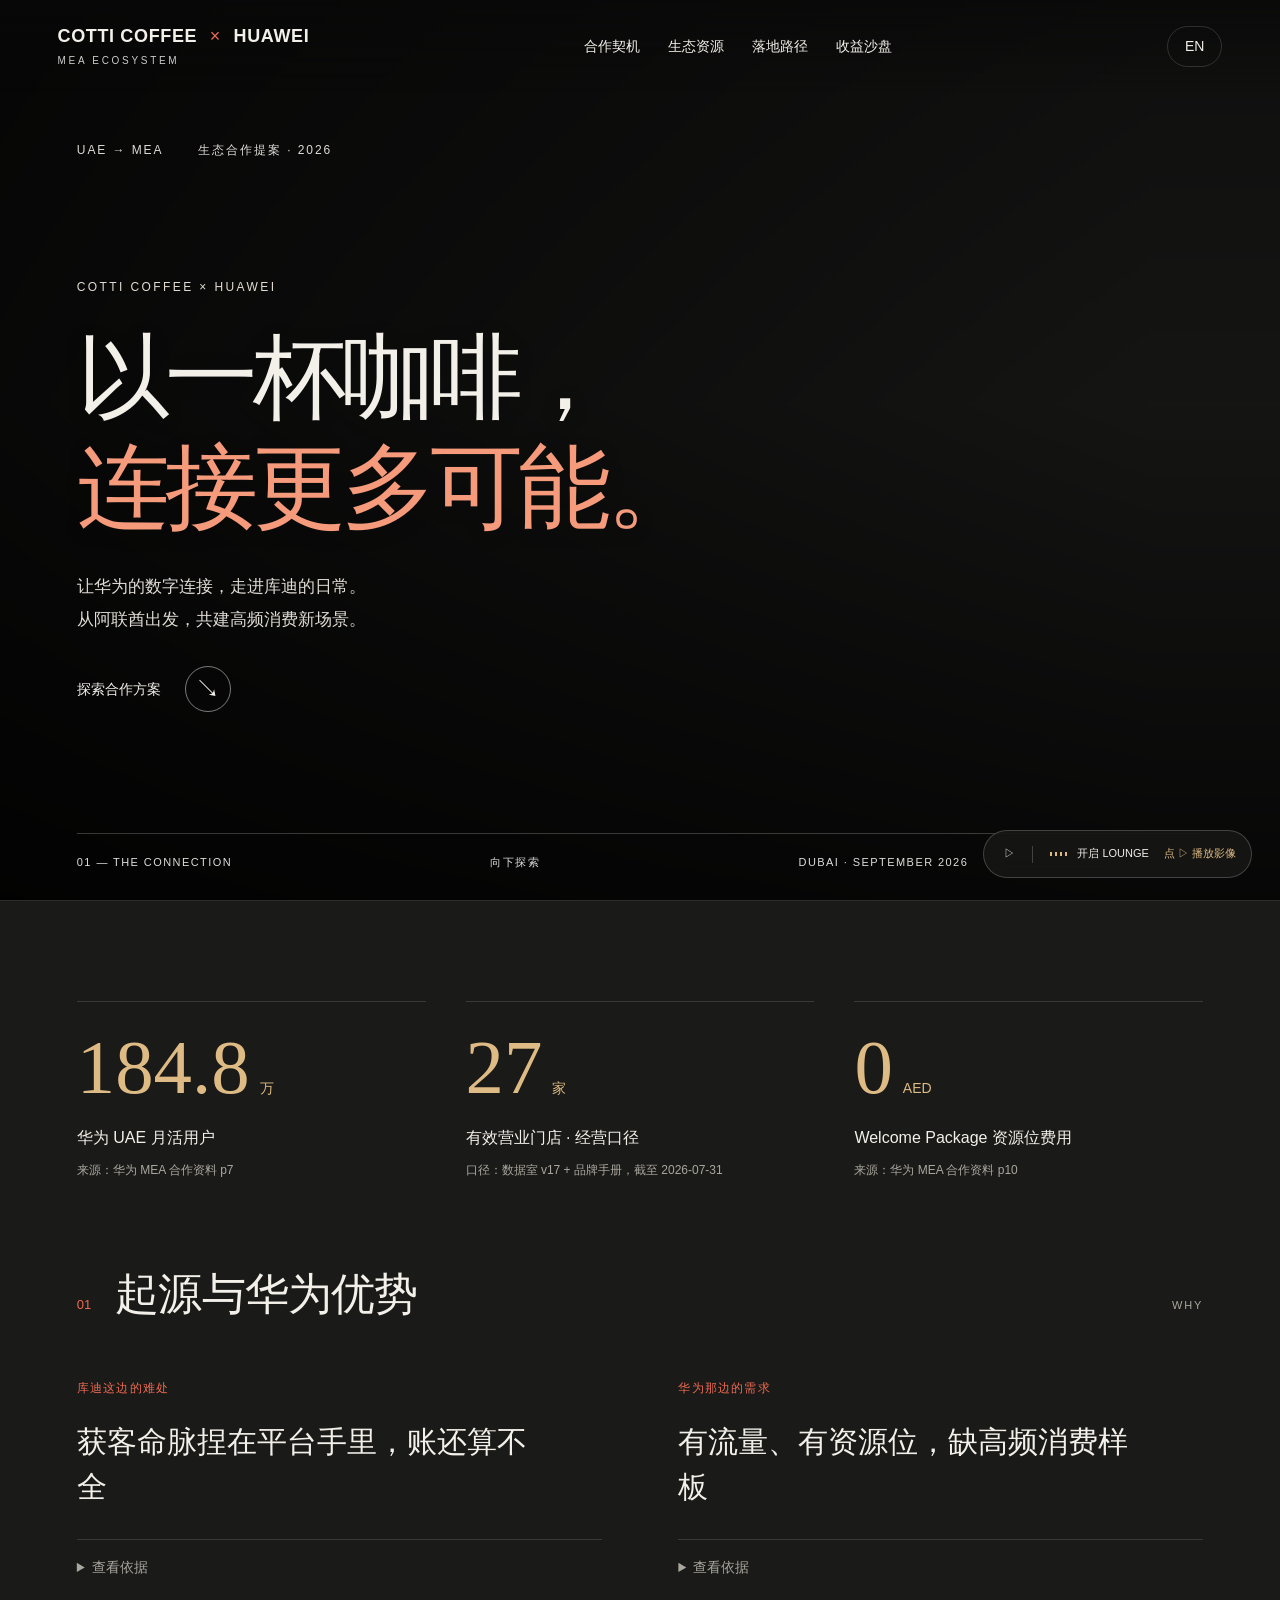
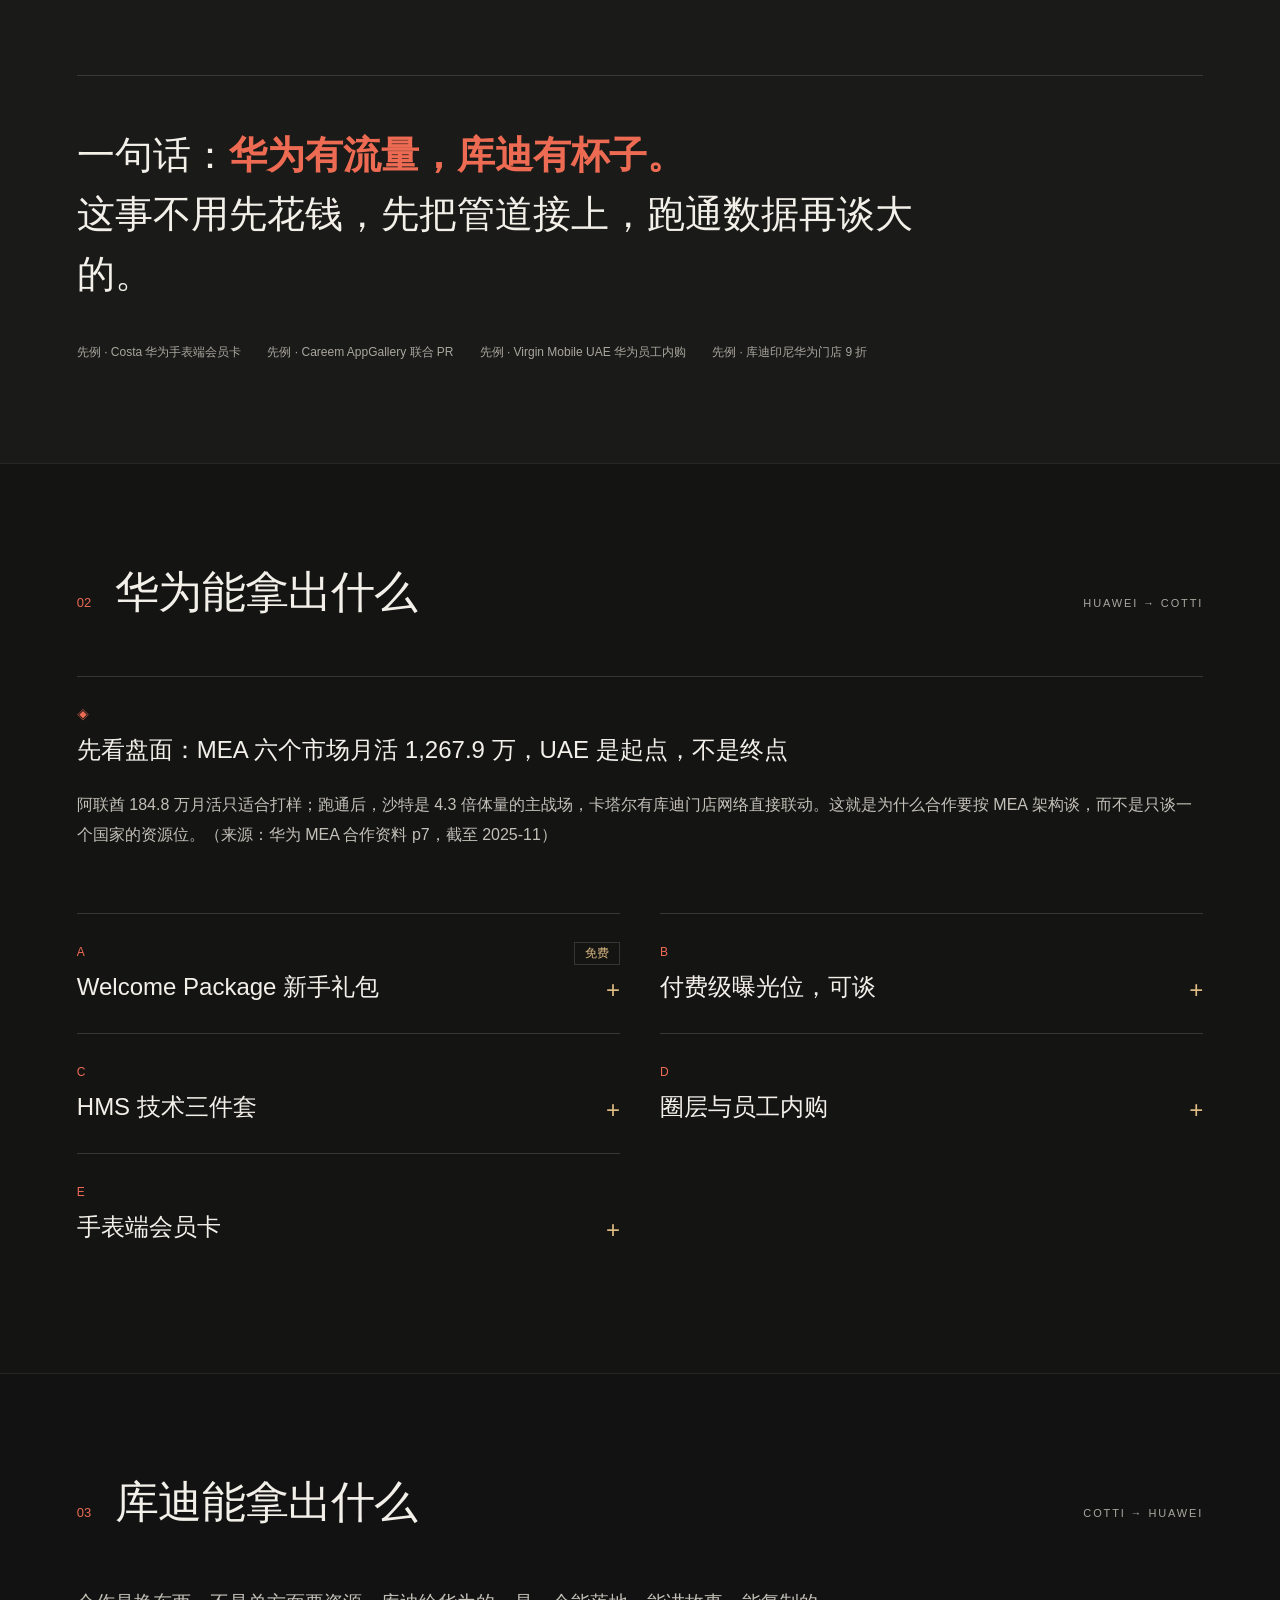
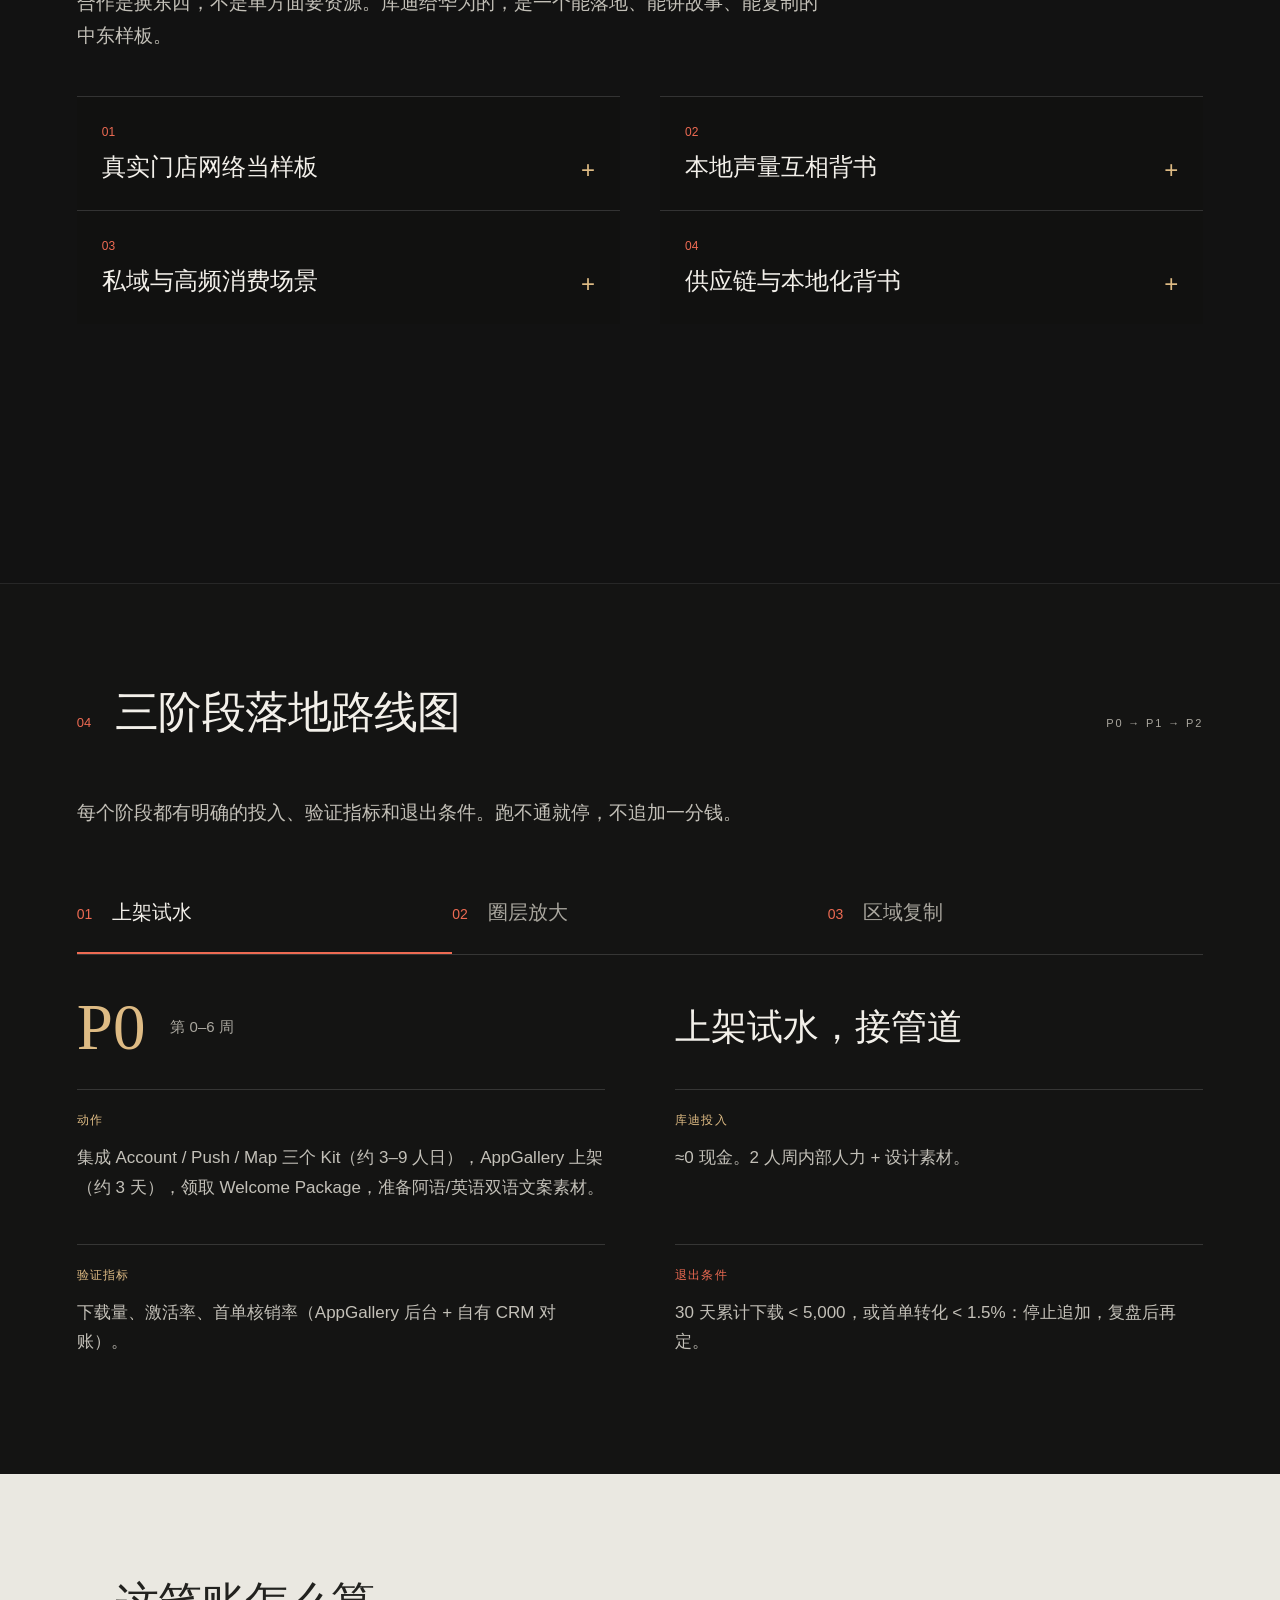
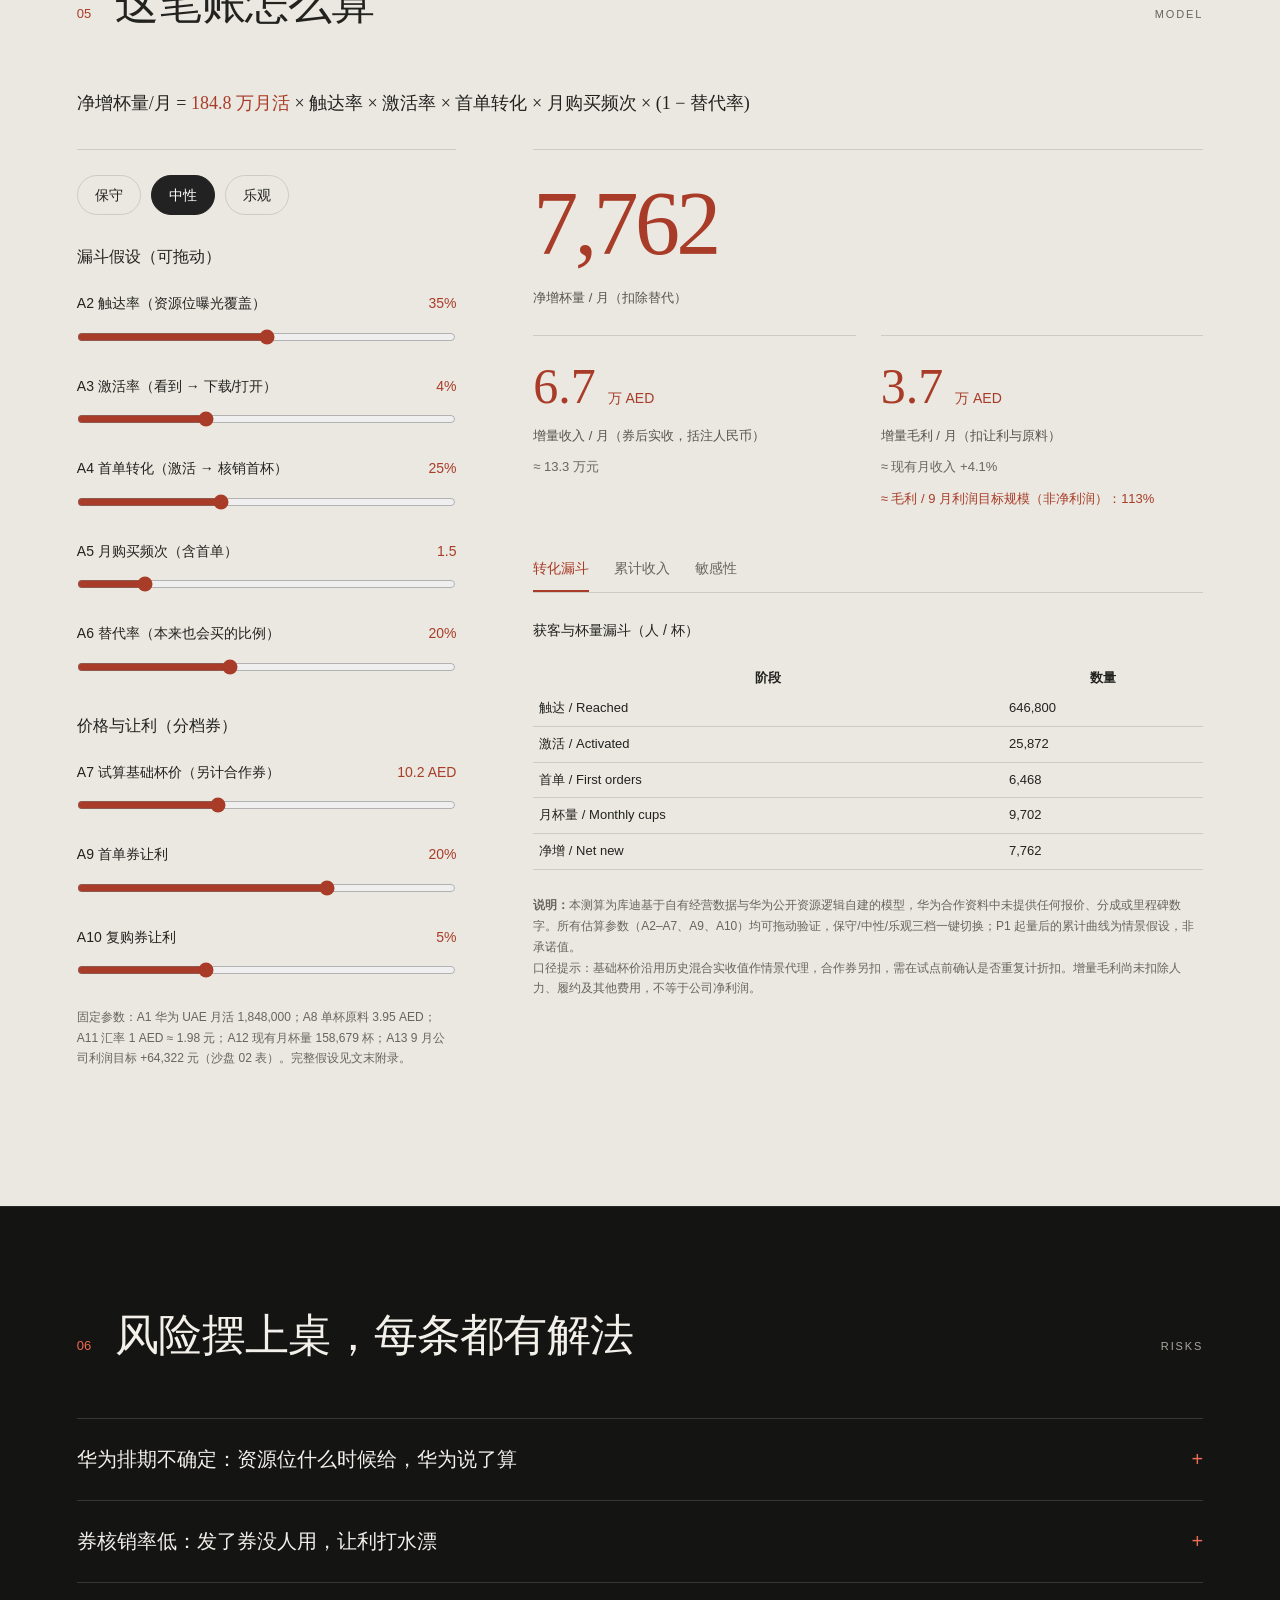
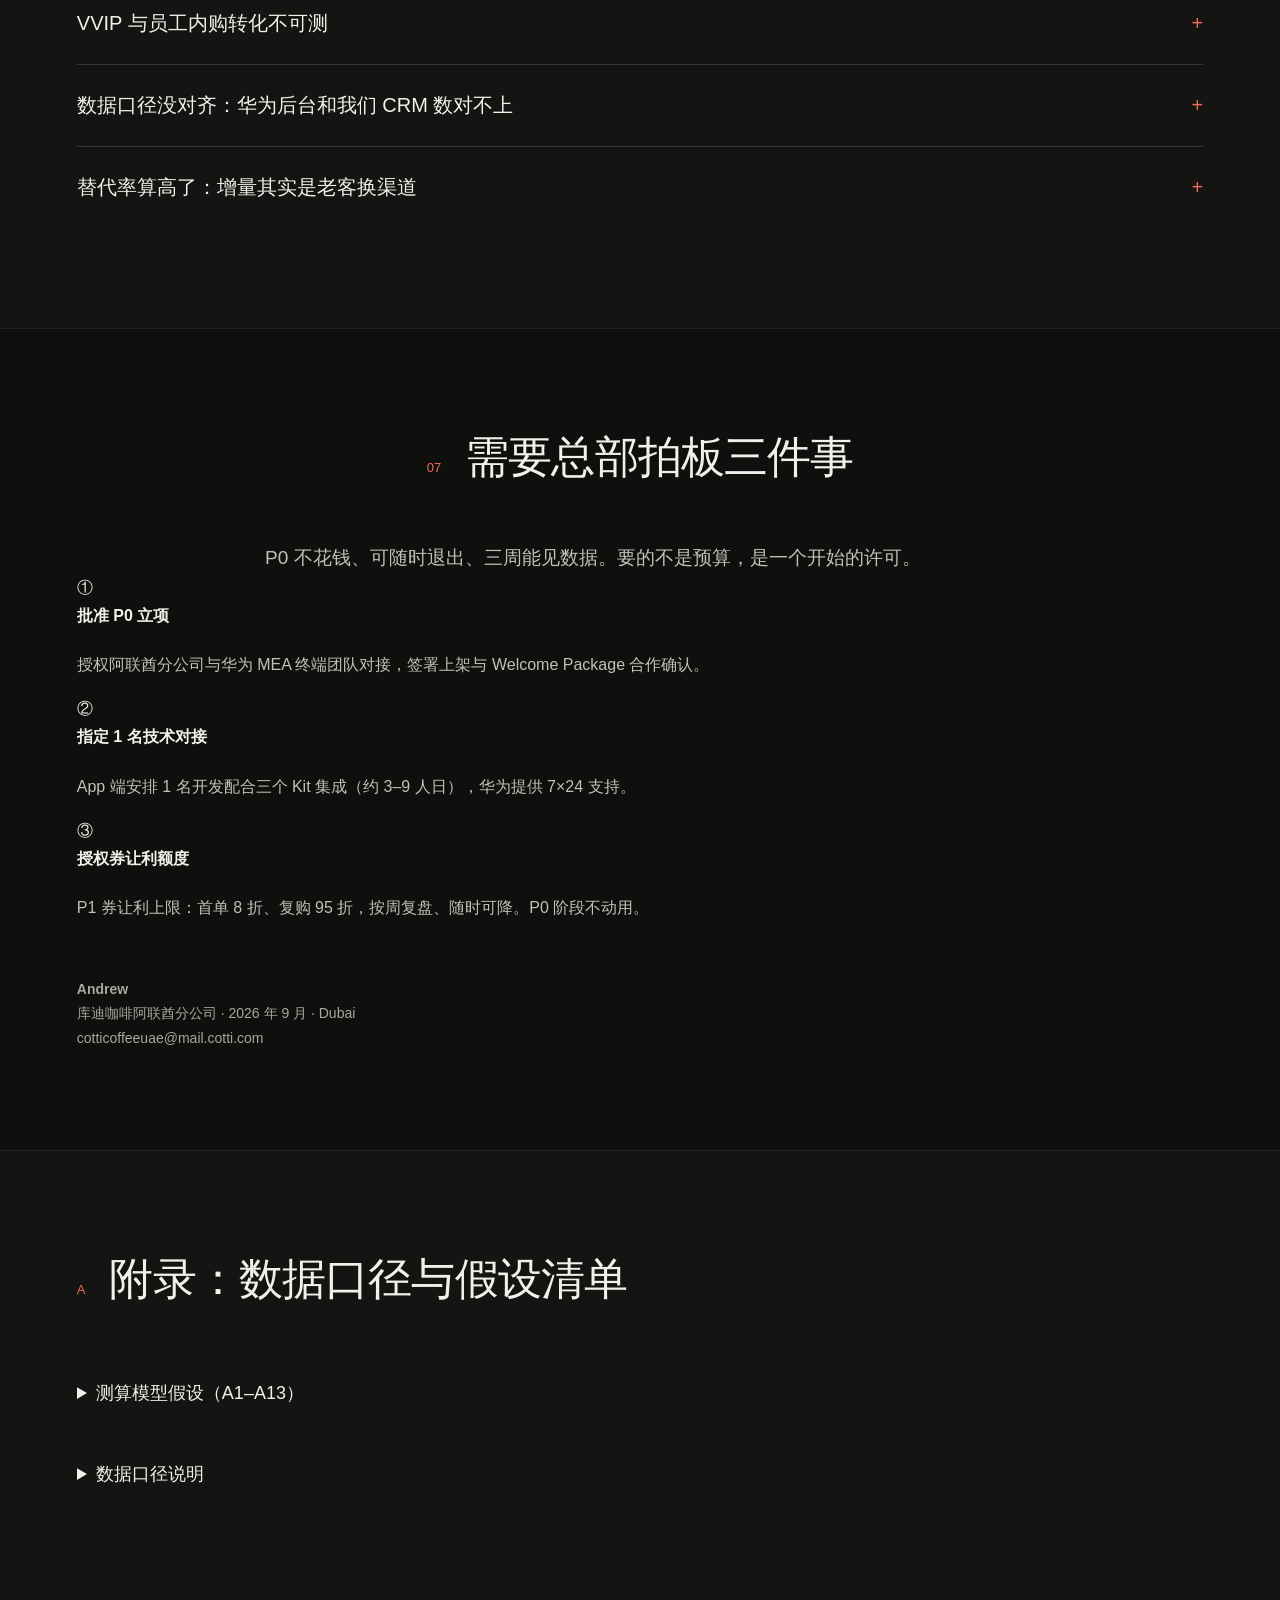
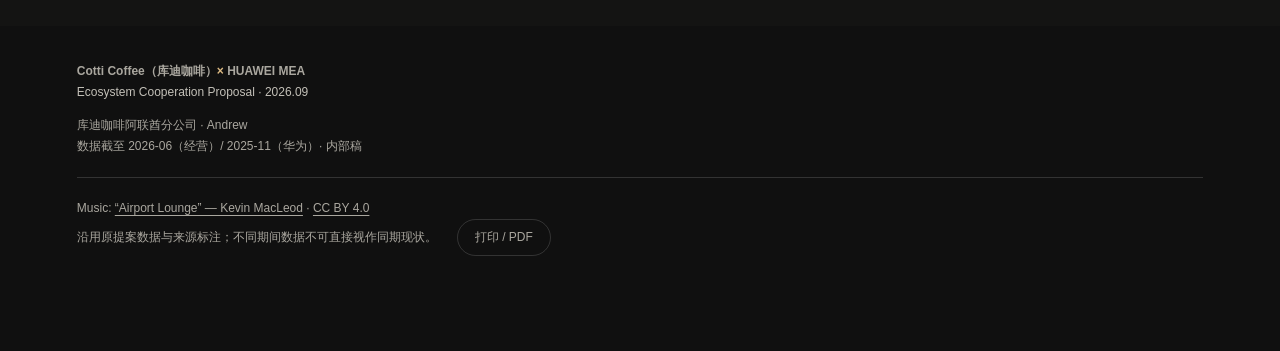
==== index.html @ f0807789 "Add files via upload" ====
<!DOCTYPE html>

<html lang="zh-CN">
<head>
<meta charset="utf-8"/>
<meta content="width=device-width, initial-scale=1.0" name="viewport"/>
<title>库迪咖啡 × 华为 MEA 生态合作提案 | Cotti Coffee（库迪咖啡）× HUAWEI MEA</title>
<meta content="把 184.8 万个华为用户，变成库迪的常客。库迪咖啡阿联酋 × HUAWEI AppGallery / HMS 生态合作提案，含三阶段落地路线图与可调参收益测算模型。" name="description"/>
<meta content="库迪咖啡 × 华为 MEA 生态合作提案" property="og:title"/>
<meta content="184.8 万 UAE 华为月活 × 27 家在营门店 × 0 元现金启动。三阶段路线图 + 可验证收益测算。" property="og:description"/>
<meta content="website" property="og:type"/>
<link href="data:image/svg+xml,%3Csvg xmlns='http://www.w3.org/2000/svg' viewBox='0 0 32 32'%3E%3Crect width='32' height='32' rx='6' fill='%23A42336'/%3E%3Cpath d='M16 8c4.4 0 8 3.6 8 8s-3.6 8-8 8-8-3.6-8-8 3.6-8 8-8zm0 3c-2.8 0-5 2.2-5 5s2.2 5 5 5 5-2.2 5-5-2.2-5-5-5zm0 3c1.1 0 2 .9 2 2s-.9 2-2 2-2-.9-2-2 .9-2 2-2z' fill='%23F7F3EC'/%3E%3C/svg%3E" rel="icon"/>



<link href="experience.css" rel="stylesheet"/></head>
<body>
<video aria-hidden="true" autoplay="" id="bg-video" loop="" muted="" playsinline="" poster="assets/media/coffee-craft-poster.jpg" preload="auto" src="assets/media/coffee-craft.mp4" tabindex="-1"></video>
<audio aria-hidden="true" id="bgm-audio" loop="" preload="none" src="assets/media/airport-lounge.mp3"></audio>
<noscript><div style="position:fixed;left:0;right:0;bottom:0;background:#1F1B18;color:#F7F3EC;padding:12px 20px;font-size:13px;z-index:300;text-align:center">本页包含交互测算模型与背景音乐，需要启用 JavaScript 才能完整体验；文档内容仍可正常阅读。</div></noscript>
<div aria-hidden="true" id="scroll-progress"></div>
<button aria-label="返回顶部" id="back-top" title="返回顶部">↑</button>
<!-- LOADER -->
<!-- CURSOR -->
<!-- NAV -->
<nav><a class="n-brand" href="#hero">COTTI COFFEE <span>×</span> HUAWEI<small>MEA ECOSYSTEM</small></a><div class="n-links"><a data-en="Opportunity" data-zh="合作契机" href="#why">合作契机</a><a data-en="Ecosystem" data-zh="生态资源" href="#give">生态资源</a><a data-en="Roadmap" data-zh="落地路径" href="#roadmap">落地路径</a><a data-en="Simulator" data-zh="收益沙盘" href="#model">收益沙盘</a></div><div class="n-acts"><button class="btn" id="lang-toggle">EN</button><button aria-controls="chapter-menu" aria-expanded="false" class="menu-toggle btn" data-en="Menu +" data-zh="目录 +">目录 +</button></div></nav><div hidden="" id="chapter-menu"><a data-en="01 / Opportunity" data-zh="01 / 合作契机" href="#why">01 / 合作契机</a><a data-en="02 / Ecosystem" data-zh="02 / 生态资源" href="#give">02 / 生态资源</a><a data-en="03 / Cotti advantage" data-zh="03 / 库迪优势" href="#bring">03 / 库迪优势</a><a data-en="04 / Roadmap" data-zh="04 / 落地路径" href="#roadmap">04 / 落地路径</a><a data-en="05 / Simulator" data-zh="05 / 收益沙盘" href="#model">05 / 收益沙盘</a><a data-en="06 / Decision" data-zh="06 / 风险与决策" href="#risk">06 / 风险与决策</a><a data-en="A / Sources" data-zh="A / 数据与来源" href="#appendix">A / 数据与来源</a></div>
<!-- ============ S1 HERO ============ -->
<section id="hero"><div class="hero-top"><span>UAE → MEA</span><span data-en="ECOSYSTEM PROPOSAL · 2026" data-zh="生态合作提案 · 2026">生态合作提案 · 2026</span></div><div class="hero-copy"><p class="eyebrow">COTTI COFFEE × HUAWEI</p><h1><span data-en="A daily ritual." data-zh="以一杯咖啡，">以一杯咖啡，</span><em data-en="A new connection." data-zh="连接更多可能。">连接更多可能。</em></h1><p class="hero-intro" data-en="Huawei’s digital reach. Cotti’s everyday ritual.&lt;br&gt;A shared opportunity, starting in the UAE." data-zh="让华为的数字连接，走进库迪的日常。&lt;br&gt;从阿联酋出发，共建高频消费新场景。">让华为的数字连接，走进库迪的日常。<br/>从阿联酋出发，共建高频消费新场景。</p><a class="round-link" href="#why"><span data-en="Explore the partnership" data-zh="探索合作方案">探索合作方案</span><i>↘</i></a></div><div class="hero-bottom"><span>01 — THE CONNECTION</span><span data-en="SCROLL TO EXPLORE" data-zh="向下探索">向下探索</span><span>DUBAI · SEPTEMBER 2026</span></div></section><aside class="media-dock"><button aria-label="暂停背景视频" id="video-toggle">Ⅱ</button><span class="dock-line"></span><button aria-label="播放 Lounge 音乐" aria-pressed="false" id="bgm-toggle"><span class="equalizer"><i></i><i></i><i></i><i></i></span><span id="sound-label">开启 LOUNGE</span></button><span id="media-status" role="status"></span></aside>
<!-- MARQUEE -->
<!-- ============ S2 WHY ============ -->
<section class="alt" id="why">
<div class="wrap">
<div class="hero-stats">
<div class="hstat anim-in">
<div class="v num">184.8<small data-en="×10⁴" data-zh="万">万</small></div>
<div class="k" data-en="Huawei UAE monthly active users" data-zh="华为 UAE 月活用户">华为 UAE 月活用户</div>
<div class="s" data-en="Source: Huawei MEA deck p7" data-zh="来源：华为 MEA 合作资料 p7">来源：华为 MEA 合作资料 p7</div>
</div>
<div class="hstat anim-in">
<div class="v num">27<small data-en="stores" data-zh="家">家</small></div>
<div class="k" data-en="Effective trading stores · operating scope" data-zh="有效营业门店 · 经营口径">有效营业门店 · 经营口径</div>
<div class="s" data-en="Scope: data room v17 + brand book, as of 2026-07-31" data-zh="口径：数据室 v17 + 品牌手册，截至 2026-07-31">口径：数据室 v17 + 品牌手册，截至 2026-07-31</div>
</div>
<div class="hstat anim-in">
<div class="v num">0<small>AED</small></div>
<div class="k" data-en="Welcome Package placement fee" data-zh="Welcome Package 资源位费用">Welcome Package 资源位费用</div>
<div class="s" data-en="Source: Huawei MEA deck p10" data-zh="来源：华为 MEA 合作资料 p10">来源：华为 MEA 合作资料 p10</div>
</div>
</div><div class="sec-head">
<span class="sec-num">01</span>
<h2 class="sec-title" data-en="Origin &amp; the Huawei edge" data-zh="起源与华为优势">起源与华为优势</h2>
<span class="sec-kicker">WHY</span>
</div>
<div class="why-grid">
<div class="pain-card anim-in">
<div class="who" data-en="Cotti's problem" data-zh="库迪这边的难处">库迪这边的难处</div>
<h3 data-en="Our acquisition lifeline sits with the platforms — and the books don't even close" data-zh="获客命脉捏在平台手里，账还算不全">获客命脉捏在平台手里，账还算不全</h3>
<details><summary class="" data-en="View evidence" data-zh="查看依据">查看依据</summary><ul>
<li><b>1.26 万单/周</b><span data-en="KeeTa, Talabat and Noon deliver ~12,588 orders per 7 days at ~28 AED AOV — real volume, but on the platforms' terms (sandbox sheet 07, 2026-07)" data-zh="KeeTa、Talabat、Noon 三平台 7 日订单约 12,588 单、客单约 28 AED，规模不小，但命根子是平台的（沙盘 07 表，2026-07）">KeeTa、Talabat、Noon 三平台 7 日订单约 12,588 单、客单约 28 AED，规模不小，但命根子是平台的（沙盘 07 表，2026-07）</span></li>
<li><b>−37.4%</b><span data-en="When KeeTa and Noon followed Talabat's price rise on 4 Aug, delivery orders fell 37.4% — we had no answer (internal data, 2026-08)" data-zh="8 月 4 日 KeeTa、Noon 跟进 Talabat 调价后，外卖订单应声下滑 37.4%——平台一涨价，我们就没有还手之力（内部经营数据，2026-08）">8 月 4 日 KeeTa、Noon 跟进 Talabat 调价后，外卖订单应声下滑 37.4%——平台一涨价，我们就没有还手之力（内部经营数据，2026-08）</span></li>
<li><b>待补成本</b><span data-en="Commission, ads and refund data sit with the platforms — still marked 'to be filled' in our own sandbox. We cannot even compute true platform ROI" data-zh="佣金、广告、退款数据握在平台手里，沙盘里至今是「待补」状态——平台的真实 ROI，我们连算都算不全">佣金、广告、退款数据握在平台手里，沙盘里至今是「待补」状态——平台的真实 ROI，我们连算都算不全</span></li>
<li><b>ROI 1.4</b><span data-en="September's incremental-ROI bar is 1.4, and company profit must swing from −50K RMB in July to +64K in September — we need growth that pays no platform commission (sandbox sheet 02)" data-zh="9 月增量贡献 ROI 门槛已抬到 1.4，公司利润要从 7 月的 -5 万元做到 9 月的 +6.4 万元——必须找到不交平台佣金的新增量（沙盘 02 表）">9 月增量贡献 ROI 门槛已抬到 1.4，公司利润要从 7 月的 -5 万元做到 9 月的 +6.4 万元——必须找到不交平台佣金的新增量（沙盘 02 表）</span></li>
</ul></details>
</div>
<div class="pain-card huawei anim-in">
<div class="who" data-en="Huawei's problem" data-zh="华为那边的需求">华为那边的需求</div>
<h3 data-en="Traffic and placements, short on high-frequency retail proof points" data-zh="有流量、有资源位，缺高频消费样板">有流量、有资源位，缺高频消费样板</h3>
<details><summary class="" data-en="View evidence" data-zh="查看依据">查看依据</summary><ul>
<li><b>TOP 3</b><span data-en="AppGallery is the world's #3 app market with 350K apps and 10M developers, but lacks local lifestyle flagships in MEA" data-zh="AppGallery 是全球第三大应用市场，35 万个应用、1,000 万开发者，但中东本地生活类标杆少">AppGallery 是全球第三大应用市场，35 万个应用、1,000 万开发者，但中东本地生活类标杆少</span></li>
<li><b>免费资源</b><span data-en="Welcome Package placements sit idle without valued new partners" data-zh="Welcome Package 等资源位需要有价值的新伙伴来用，放着也是放着">Welcome Package 等资源位需要有价值的新伙伴来用，放着也是放着</span></li>
<li><b>1–3 人日</b><span data-en="HMS kits cost only 1–3 man-days each — Huawei needs to prove integration is easy" data-zh="HMS 套件集成成本极低（每个 Kit 1–3 人日），华为需要证明这件事容易">HMS 套件集成成本极低（每个 Kit 1–3 人日），华为需要证明这件事容易</span></li>
<li><b>咖啡先例</b><span data-en="Costa already runs a watch-side membership app — coffee works in Huawei's ecosystem" data-zh="Costa 已在华为手表端落地会员卡，说明咖啡品类在华为生态跑得通">Costa 已在华为手表端落地会员卡，说明咖啡品类在华为生态跑得通</span></li>
</ul></details>
</div>
</div>
<div class="verdict anim-in">
<p data-en="In one line: &lt;b class='red'&gt;Huawei has the traffic, Cotti has the cups.&lt;/b&gt;&lt;br&gt;Connect the pipe first at zero cash, prove the numbers, then scale." data-zh="一句话：&lt;b class='red'&gt;华为有流量，库迪有杯子。&lt;/b&gt;&lt;br&gt;这事不用先花钱，先把管道接上，跑通数据再谈大的。">一句话：<b class="red">华为有流量，库迪有杯子。</b><br/>这事不用先花钱，先把管道接上，跑通数据再谈大的。</p>
<div class="precedent">
<span data-en="Precedent · Costa on Huawei Watch" data-zh="先例 · Costa 华为手表端会员卡">先例 · Costa 华为手表端会员卡</span>
<span data-en="Precedent · Careem AppGallery joint PR" data-zh="先例 · Careem AppGallery 联合 PR">先例 · Careem AppGallery 联合 PR</span>
<span data-en="Precedent · Virgin Mobile UAE employee offer" data-zh="先例 · Virgin Mobile UAE 华为员工内购">先例 · Virgin Mobile UAE 华为员工内购</span>
<span data-en="Precedent · Cotti Indonesia Huawei-store 10% off" data-zh="先例 · 库迪印尼华为门店 9 折">先例 · 库迪印尼华为门店 9 折</span>
</div>
</div>
</div>
</section>
<!-- ============ S3 GIVE ============ -->
<section id="give">
<div class="wrap">
<div class="sec-head">
<span class="sec-num">02</span>
<h2 class="sec-title" data-en="What Huawei brings" data-zh="华为能拿出什么">华为能拿出什么</h2>
<span class="sec-kicker">HUAWEI → COTTI</span>
</div>
<div class="res-grid">
<div class="res-card r-span-12 anim-in">
<div class="idx">◈</div>
<h3 data-en="The board first: 12.68M Huawei MAU across six GCC markets — the UAE is the start, not the finish" data-zh="先看盘面：MEA 六个市场月活 1,267.9 万，UAE 是起点，不是终点">先看盘面：MEA 六个市场月活 1,267.9 万，UAE 是起点，不是终点</h3>
<p data-en="The UAE's 1.848M MAU is a pilot ground; once proven, KSA is 4.3× the size, and Qatar plugs straight into Cotti's store network. That is why this deal should be framed as MEA architecture, not one country's placements. (Source: Huawei MEA deck p7, as of 2025-11)" data-zh="阿联酋 184.8 万月活只适合打样；跑通后，沙特是 4.3 倍体量的主战场，卡塔尔有库迪门店网络直接联动。这就是为什么合作要按 MEA 架构谈，而不是只谈一个国家的资源位。（来源：华为 MEA 合作资料 p7，截至 2025-11）">阿联酋 184.8 万月活只适合打样；跑通后，沙特是 4.3 倍体量的主战场，卡塔尔有库迪门店网络直接联动。这就是为什么合作要按 MEA 架构谈，而不是只谈一个国家的资源位。（来源：华为 MEA 合作资料 p7，截至 2025-11）</p>
<div class="chart" id="chart-gcc" style="height:280px;margin-top:14px"></div>
<table class="chart-fallback" id="fb-gcc"></table>
</div>
<div class="res-card r-span-7 anim-in">
<span class="free-tag" data-en="FREE" data-zh="免费">免费</span>
<div class="idx">A</div>
<details><summary><h3 data-en="Welcome Package" data-zh="Welcome Package 新手礼包">Welcome Package 新手礼包</h3></summary><p data-en="Huawei's free onboarding package for valued partners, covering AppGallery's prime placements:" data-zh="华为给 valued partners 的免费上架礼包，覆盖 AppGallery 最值钱的四个位置：">华为给 valued partners 的免费上架礼包，覆盖 AppGallery 最值钱的四个位置：</p><ul>
<li><span data-en="Featured Focus Card" data-zh="精选页焦点卡（Featured Focus Card）">精选页焦点卡（Featured Focus Card）</span><b>7 天</b></li>
<li><span data-en="App Tab Top Banner" data-zh="应用页顶部 Banner">应用页顶部 Banner</span><b>7 天</b></li>
<li><span data-en="App Tab Medium Banner" data-zh="应用页中部长 Banner">应用页中部长 Banner</span><b>7 天</b></li>
<li><span data-en="Top Searches" data-zh="搜索热词位（Top Searches）">搜索热词位（Top Searches）</span><b>30 天</b></li>
</ul></details></div>
<div class="res-card r-span-5 anim-in">
<div class="idx">B</div>
<details><summary><h3 data-en="Premium placements, negotiable" data-zh="付费级曝光位，可谈">付费级曝光位，可谈</h3></summary><div class="big num">Splash + Push</div><p data-en="Splash screens and push notifications are AppGallery's most expensive inventory. Once the partnership proves out, they become negotiable as part of joint campaigns — not rate-card purchases." data-zh="开屏广告和推送通知是 AppGallery 最贵的资源位。合作跑通后，可作为联合营销的一部分谈判，不用按刊例价买。">开屏广告和推送通知是 AppGallery 最贵的资源位。合作跑通后，可作为联合营销的一部分谈判，不用按刊例价买。</p></details></div>
<div class="res-card r-span-4 anim-in">
<div class="idx">C</div>
<details><summary><h3 data-en="HMS Core: three kits" data-zh="HMS 技术三件套">HMS 技术三件套</h3></summary><div class="big num">≈3 <small data-en="days to publish" data-zh="天上架">天上架</small></div><p data-en="Account Kit, Push Kit and Map Kit — 1–3 man-days each, about one day for overseas review, roughly 3 days end to end. Huawei provides 24/7 support with 30-minute response." data-zh="账号（Account Kit）、推送（Push Kit）、地图（Map Kit），每个集成 1–3 人日，海外审核约 1 天，整体约 3 天完成上架。华为提供 7×24 技术支持，30 分钟内响应。">账号（Account Kit）、推送（Push Kit）、地图（Map Kit），每个集成 1–3 人日，海外审核约 1 天，整体约 3 天完成上架。华为提供 7×24 技术支持，30 分钟内响应。</p></details></div>
<div class="res-card r-span-4 anim-in">
<div class="idx">D</div>
<details><summary><h3 data-en="Communities &amp; employee offers" data-zh="圈层与员工内购">圈层与员工内购</h3></summary><p data-en="HUAWEI FAN CLUB, OEC communities and UAE Chinese networks offer direct reach; the employee-purchase channel has a proven playbook (Virgin Mobile UAE: EDM + exclusive promo code). A royal and senior-business VVIP channel suits store-level tasting events." data-zh="HUAWEI FAN CLUB、OEC 社群、阿联酋华人社区可直接触达；员工内购通道有 Virgin Mobile UAE 的成熟打法（EDM + 专属 promo code）。另有皇室与政商高层 VVIP 通道，适合门店级品鉴活动。">HUAWEI FAN CLUB、OEC 社群、阿联酋华人社区可直接触达；员工内购通道有 Virgin Mobile UAE 的成熟打法（EDM + 专属 promo code）。另有皇室与政商高层 VVIP 通道，适合门店级品鉴活动。</p></details></div>
<div class="res-card r-span-4 anim-in">
<div class="idx">E</div>
<details><summary><h3 data-en="Watch-side membership" data-zh="手表端会员卡">手表端会员卡</h3></summary><p data-en="Follow Costa's proven model: a watch membership synced with the phone — raise the wrist, scan, pay, earn points. Huawei wearables hold 33% share in China with 20% overseas growth — a ready-made differentiator." data-zh="照 Costa 的成熟案例做：手表端会员卡与手机同步，抬腕亮码即付即积分。华为穿戴在中国份额 33%、海外销量年增 20%，是现成的差异化卖点。">照 Costa 的成熟案例做：手表端会员卡与手机同步，抬腕亮码即付即积分。华为穿戴在中国份额 33%、海外销量年增 20%，是现成的差异化卖点。</p></details></div>
</div>
</div>
</section>
<!-- ============ S4 BRING ============ -->
<section class="alt" id="bring">
<div class="wrap">
<div class="sec-head">
<span class="sec-num">03</span>
<h2 class="sec-title" data-en="What Cotti brings" data-zh="库迪能拿出什么">库迪能拿出什么</h2>
<span class="sec-kicker">COTTI → HUAWEI</span>
</div>
<p class="lede anim-in" data-en="A partnership is an exchange, not a one-way ask. What Cotti gives Huawei is a Middle East showcase that ships, tells a story, and replicates." data-zh="合作是换东西，不是单方面要资源。库迪给华为的，是一个能落地、能讲故事、能复制的中东样板。" style="margin-bottom:clamp(28px,4vw,44px)">合作是换东西，不是单方面要资源。库迪给华为的，是一个能落地、能讲故事、能复制的中东样板。</p>
<div class="res-grid">
<div class="res-card r-span-6 anim-in">
<div class="idx">01</div>
<details><summary><h3 data-en="A real store network as showcase" data-zh="真实门店网络当样板">真实门店网络当样板</h3></summary><div class="big num">27 → 75+<small data-en=" stores by end-2026" data-zh=" 家（2026 年末）"> 家（2026 年末）</small></div><p data-en="27 effective trading stores (17 JV + 10 direct) across prime malls in Dubai, Sharjah and Ajman; 45 on the brand scope (35 open + 10 under construction), targeting 75+ by end-2026 (brand book, as of 2026-07-31). The newest, Deerfields Mall, opened on 9 September. HMS needs a high-frequency lifestyle case — Cotti is one on every block." data-zh="经营口径 27 家有效营业店（17 联营 + 10 直营）覆盖 Dubai、Sharjah、Ajman 核心商场；品牌口径 45 家（35 开业 + 10 在建），2026 年末目标 75+（品牌手册，截至 2026-07-31）。最新一家 Deerfields Mall 店已于 9 月 9 日开业。HMS 需要一个高频本地生活案例，库迪整条街都是。">经营口径 27 家有效营业店（17 联营 + 10 直营）覆盖 Dubai、Sharjah、Ajman 核心商场；品牌口径 45 家（35 开业 + 10 在建），2026 年末目标 75+（品牌手册，截至 2026-07-31）。最新一家 Deerfields Mall 店已于 9 月 9 日开业。HMS 需要一个高频本地生活案例，库迪整条街都是。</p></details></div>
<div class="res-card r-span-6 anim-in">
<div class="idx">02</div>
<details><summary><h3 data-en="Local voice for mutual endorsement" data-zh="本地声量互相背书">本地声量互相背书</h3></summary><div class="big num">19.22M<small data-en=" hashtag views" data-zh=" 话题曝光"> 话题曝光</small></div><p data-en="23 local social accounts, 100K+ followers and 19.22M+ hashtag views can amplify joint campaigns for Huawei's ecosystem — the Careem joint-PR playbook." data-zh="23 个本地社媒账号、10 万+ 粉丝、1,922 万+ 话题曝光，联合 campaign 时库迪的矩阵可以给华为生态同步导流，参照 Careem 联合 PR 的打法。">23 个本地社媒账号、10 万+ 粉丝、1,922 万+ 话题曝光，联合 campaign 时库迪的矩阵可以给华为生态同步导流，参照 Careem 联合 PR 的打法。</p></details></div>
<div class="res-card r-span-6 anim-in">
<div class="idx">03</div>
<details><summary><h3 data-en="Private traffic and daily-use occasions" data-zh="私域与高频消费场景">私域与高频消费场景</h3></summary><p data-en="A 3,274-member WhatsApp community with 18% engagement, in a naturally high-frequency category. Huawei's Push Kit and wearables need daily-use occasions to build active usage — coffee is exactly that." data-zh="WhatsApp 私域 3,274 人、参与率 18%，咖啡是天然的高频复购品类。华为的 Push Kit 和穿戴端需要" 每天用得着"的场景来养活跃，咖啡正是。"="">WhatsApp 私域 3,274 人、参与率 18%，咖啡是天然的高频复购品类。华为的 Push Kit 和穿戴端需要“每天用得着”的场景来养活跃，咖啡正是。</p></details></div>
<div class="res-card r-span-6 anim-in">
<div class="idx">04</div>
<details><summary><h3 data-en="Supply chain and localisation credit" data-zh="供应链与本地化背书">供应链与本地化背书</h3></summary><p data-en="A 18,000+ store, 33-country, world-#3 supply system (400K sqm parks) with 572K cups sold in the Middle East. The PROUD OF UAE positioning gives the partnership a nation-brand narrative, not just a commercial one." data-zh="全球 18,000+ 家门店、33 个国家、全球第三的供应链体系（园区 40 万平米），中东累计售出 57.2 万杯。PROUD OF UAE 的本地化定位，让合作叙事不只是生意，还有国家品牌层的面子。">全球 18,000+ 家门店、33 个国家、全球第三的供应链体系（园区 40 万平米），中东累计售出 57.2 万杯。PROUD OF UAE 的本地化定位，让合作叙事不只是生意，还有国家品牌层的面子。</p></details></div>
</div>
</div>
</section>
<!-- ============ S5 ROADMAP ============ -->
<section id="roadmap">
<div class="wrap">
<div class="sec-head">
<span class="sec-num">04</span>
<h2 class="sec-title" data-en="Three-phase roadmap" data-zh="三阶段落地路线图">三阶段落地路线图</h2>
<span class="sec-kicker">P0 → P1 → P2</span>
</div>
<p class="lede anim-in" data-en="Every phase has defined inputs, verification metrics and exit conditions. If the numbers fail, we stop — no further spend." data-zh="每个阶段都有明确的投入、验证指标和退出条件。跑不通就停，不追加一分钱。" style="margin-bottom:clamp(28px,4vw,44px)">每个阶段都有明确的投入、验证指标和退出条件。跑不通就停，不追加一分钱。</p>
<div aria-label="合作阶段" class="phase-nav" role="tablist"><button aria-controls="stage-0" aria-selected="true" data-stage="0" id="stage-tab-0" role="tab" tabindex="0"><span>01</span><span class="" data-en="Launch" data-zh="上架试水">上架试水</span></button><button aria-controls="stage-1" aria-selected="false" data-stage="1" id="stage-tab-1" role="tab" tabindex="-1"><span>02</span><span class="" data-en="Grow" data-zh="圈层放大">圈层放大</span></button><button aria-controls="stage-2" aria-selected="false" data-stage="2" id="stage-tab-2" role="tab" tabindex="-1"><span>03</span><span class="" data-en="Scale" data-zh="区域复制">区域复制</span></button></div><div class="phases">
<div aria-labelledby="stage-tab-0" class="phase anim-in" id="stage-0" role="tabpanel">
<div class="p-tag"><b>P0</b><span data-en="Weeks 0–6" data-zh="第 0–6 周">第 0–6 周</span></div>
<h3 data-en="Launch &amp; connect the pipe" data-zh="上架试水，接管道">上架试水，接管道</h3>
<div class="row"><div class="lab" data-en="Actions" data-zh="动作">动作</div><p data-en="Integrate Account, Push and Map kits (~3–9 man-days), publish on AppGallery (~3 days), claim the Welcome Package, prepare Arabic/English assets." data-zh="集成 Account / Push / Map 三个 Kit（约 3–9 人日），AppGallery 上架（约 3 天），领取 Welcome Package，准备阿语/英语双语文案素材。">集成 Account / Push / Map 三个 Kit（约 3–9 人日），AppGallery 上架（约 3 天），领取 Welcome Package，准备阿语/英语双语文案素材。</p></div>
<div class="row"><div class="lab" data-en="Cotti input" data-zh="库迪投入">库迪投入</div><p data-en="≈0 cash. Two person-weeks plus creative assets." data-zh="≈0 现金。2 人周内部人力 + 设计素材。">≈0 现金。2 人周内部人力 + 设计素材。</p></div>
<div class="row"><div class="lab" data-en="Metrics" data-zh="验证指标">验证指标</div><p data-en="Downloads, activation rate, first-order redemption (AppGallery console reconciled with our CRM)." data-zh="下载量、激活率、首单核销率（AppGallery 后台 + 自有 CRM 对账）。">下载量、激活率、首单核销率（AppGallery 后台 + 自有 CRM 对账）。</p></div>
<div class="row stop"><div class="lab" data-en="Exit condition" data-zh="退出条件">退出条件</div><p data-en="If 30-day downloads &lt; 5,000 or first-order conversion &lt; 1.5%: stop, review, then decide." data-zh="30 天累计下载 &lt; 5,000，或首单转化 &lt; 1.5%：停止追加，复盘后再定。">30 天累计下载 &lt; 5,000，或首单转化 &lt; 1.5%：停止追加，复盘后再定。</p></div>
</div>
<div aria-labelledby="stage-tab-1" class="phase anim-in" hidden="" id="stage-1" role="tabpanel">
<div class="p-tag"><b>P1</b><span data-en="Months 2–5" data-zh="第 2–5 月">第 2–5 月</span></div>
<h3 data-en="Community scale &amp; repeat purchase" data-zh="圈层放大，做复购">圈层放大，做复购</h3>
<div class="row"><div class="lab" data-en="Actions" data-zh="动作">动作</div><p data-en="FAN CLUB exclusive coupons, OEC and Chinese-community ops, Huawei employee offers (Virgin Mobile playbook), watch-side membership launch, Push-Kit re-engagement." data-zh="FAN CLUB 专属券、OEC/华人社群运营、华为员工内购（参照 Virgin Mobile 打法）、手表端会员卡上线、Push Kit 做复购唤醒。">FAN CLUB 专属券、OEC/华人社群运营、华为员工内购（参照 Virgin Mobile 打法）、手表端会员卡上线、Push Kit 做复购唤醒。</p></div>
<div class="row"><div class="lab" data-en="Cotti input" data-zh="库迪投入">库迪投入</div><p data-en="Coupon margin: 20% off first order, 5% off repeat orders, plus redemption ops cost." data-zh="券让利：首单券 8 折（让利 20%）、复购券 95 折（让利 5%）+ 核销运营成本。">券让利：首单券 8 折（让利 20%）、复购券 95 折（让利 5%）+ 核销运营成本。</p></div>
<div class="row"><div class="lab" data-en="Metrics" data-zh="验证指标">验证指标</div><p data-en="New members, monthly repeat rate, coupon redemption, per-cup margin; acquisition cost benchmarked against the delivery ROI 1.2 floor." data-zh="新增会员数、月购买频次（含首单）、券核销率、单杯毛利；获客成本对标外卖 ROI 1.2 及格线。">新增会员数、月复购次数、券核销率、单杯毛利；获客成本对标外卖 ROI 1.2 及格线。</p></div>
<div class="row stop"><div class="lab" data-en="Exit condition" data-zh="退出条件">退出条件</div><p data-en="If acquisition cost beats the delivery benchmark in the wrong direction: cut coupon depth, keep high-redemption channels." data-zh="获客成本高于外卖平台对标线：收缩券力度，保高核销渠道。">获客成本高于外卖平台对标线：收缩券力度，保高核销渠道。</p></div>
</div>
<div aria-labelledby="stage-tab-2" class="phase anim-in" hidden="" id="stage-2" role="tabpanel">
<div class="p-tag"><b>P2</b><span data-en="Months 6–12" data-zh="第 6–12 月">第 6–12 月</span></div>
<h3 data-en="Replicate across MEA" data-zh="复制到整个 MEA">复制到整个 MEA</h3>
<div class="row"><div class="lab" data-en="Actions" data-zh="动作">动作</div><p data-en="Replicate to KSA (8.0M Huawei MAU), Qatar (430K, linked to Cotti's 30 stores) and Jordan (1.9M); joint PR following the Careem case." data-zh="模式复制到沙特（华为月活 800 万）、卡塔尔（43 万，对接库迪 30 家店）、约旦（190 万）；联合 PR 参照 Careem 案例。">模式复制到沙特（华为月活 800 万）、卡塔尔（43 万，对接库迪 30 家店）、约旦（190 万）；联合 PR 参照 Careem 案例。</p></div>
<div class="row"><div class="lab" data-en="Cotti input" data-zh="库迪投入">库迪投入</div><p data-en="Same shape as P1, replicated per market with regional team ownership." data-zh="与 P1 同构，按国别复制；区域团队承接。">与 P1 同构，按国别复制；区域团队承接。</p></div>
<div class="row"><div class="lab" data-en="Metrics" data-zh="验证指标">验证指标</div><p data-en="Per-market replication cost, incremental cups per store, country ROI ranking." data-zh="单国复制成本、门店数 × 杯量的增量贡献、各国 ROI 排名。">单国复制成本、门店数 × 杯量的增量贡献、各国 ROI 排名。</p></div>
<div class="row stop"><div class="lab" data-en="Exit condition" data-zh="退出条件">退出条件</div><p data-en="Any market failing P0 gates does not enter P1; resources concentrate where gates pass." data-zh="单国 P0 未达标，不进入该国 P1；资源集中到达标市场。">单国 P0 未达标，不进入该国 P1；资源集中到达标市场。</p></div>
</div>
</div>
</div>
</section>
<!-- ============ S6 MODEL ============ -->
<section class="alt" id="model">
<div class="wrap">
<div class="sec-head">
<span class="sec-num">05</span>
<h2 class="sec-title" data-en="The math" data-zh="这笔账怎么算">这笔账怎么算</h2>
<span class="sec-kicker">MODEL</span>
</div>
<div class="formula anim-in" data-en="Net new cups/month = &lt;b&gt;1.848M MAU&lt;/b&gt; × reach × activation × first-order × purchase frequency × (1 − cannibalisation)" data-zh="净增杯量/月 = &lt;b&gt;184.8 万月活&lt;/b&gt; × 触达率 × 激活率 × 首单转化 × 月购买频次 × (1 − 替代率)">净增杯量/月 = <b>184.8 万月活</b> × 触达率 × 激活率 × 首单转化 × 月复购 × (1 − 替代率)</div>
<div class="model-grid">
<div class="sliders">
<div class="presets">
<button class="btn" data-en="Low" data-preset="low" data-zh="保守">保守</button>
<button class="btn active" data-en="Base" data-preset="mid" data-zh="中性">中性</button>
<button class="btn" data-en="High" data-preset="high" data-zh="乐观">乐观</button>
</div>
<h4 data-en="Funnel assumptions (drag)" data-zh="漏斗假设（可拖动）">漏斗假设（可拖动）</h4>
<div class="sl-field"><div class="sl-top"><span data-en="A2 Reach rate" data-zh="A2 触达率（资源位曝光覆盖）" id="label-s-reach">A2 触达率（资源位曝光覆盖）</span><b class="num" id="v-reach">35%</b></div><input aria-labelledby="label-s-reach" id="s-reach" max="60" min="10" step="1" type="range" value="35"/></div>
<div class="sl-field"><div class="sl-top"><span data-en="A3 Activation rate" data-zh="A3 激活率（看到 → 下载/打开）" id="label-s-act">A3 激活率（看到 → 下载/打开）</span><b class="num" id="v-act">4%</b></div><input aria-labelledby="label-s-act" id="s-act" max="10" min="1" step="0.5" type="range" value="4"/></div>
<div class="sl-field"><div class="sl-top"><span data-en="A4 First-order conversion" data-zh="A4 首单转化（激活 → 核销首杯）" id="label-s-conv">A4 首单转化（激活 → 核销首杯）</span><b class="num" id="v-conv">25%</b></div><input aria-labelledby="label-s-conv" id="s-conv" max="50" min="10" step="1" type="range" value="25"/></div>
<div class="sl-field"><div class="sl-top"><span data-en="A5 Monthly purchases incl. first" data-zh="A5 月购买频次（含首单）" id="label-s-rep">A5 月复购次数</span><b class="num" id="v-rep">1.5</b></div><input aria-labelledby="label-s-rep" id="s-rep" max="4" min="1" step="0.1" type="range" value="1.5"/></div>
<div class="sl-field"><div class="sl-top"><span data-en="A6 Cannibalisation" data-zh="A6 替代率（本来也会买的比例）" id="label-s-cann">A6 替代率（本来也会买的比例）</span><b class="num" id="v-cann">20%</b></div><input aria-labelledby="label-s-cann" id="s-cann" max="50" min="0" step="1" type="range" value="20"/></div>
<h4 data-en="Price &amp; coupon tiers" data-zh="价格与让利（分档券）">价格与让利（分档券）</h4>
<div class="sl-field"><div class="sl-top"><span data-en="A7 Base price before partnership coupons" data-zh="A7 试算基础杯价（另计合作券）" id="label-s-asp">A7 实收杯单价（券后/平台混合）</span><b class="num" id="v-asp">10.2 AED</b></div><input aria-labelledby="label-s-asp" id="s-asp" max="14" min="8" step="0.1" type="range" value="10.2"/></div>
<div class="sl-field"><div class="sl-top"><span data-en="A9 First-order discount" data-zh="A9 首单券让利" id="label-s-d1">A9 首单券让利</span><b class="num" id="v-d1">20%</b></div><input aria-labelledby="label-s-d1" id="s-d1" max="30" min="0" step="1" type="range" value="20"/></div>
<div class="sl-field"><div class="sl-top"><span data-en="A10 Repeat discount" data-zh="A10 复购券让利" id="label-s-d2">A10 复购券让利</span><b class="num" id="v-d2">5%</b></div><input aria-labelledby="label-s-d2" id="s-d2" max="15" min="0" step="1" type="range" value="5"/></div>
<p class="footnote" data-en="Fixed: A1 Huawei UAE MAU 1,848,000; A8 ingredients 3.95 AED/cup; A11 FX 1 AED ≈ RMB 1.98; A12 current volume 158,679 cups/month; A13 September company profit target +RMB 64,322 (sandbox sheet 02). Full assumptions in the appendix." data-zh="固定参数：A1 华为 UAE 月活 1,848,000；A8 单杯原料 3.95 AED；A11 汇率 1 AED ≈ 1.98 元；A12 现有月杯量 158,679 杯；A13 9 月公司利润目标 +64,322 元（沙盘 02 表）。完整假设见文末附录。">固定参数：A1 华为 UAE 月活 1,848,000；A8 单杯原料 3.95 AED；A11 汇率 1 AED ≈ 1.98 元；A12 现有月杯量 158,679 杯；A13 9 月公司利润目标 +64,322 元（沙盘 02 表）。完整假设见文末附录。</p>
</div>
<div class="results">
<div class="result-cards">
<div class="rcard"><div class="v num" id="r-cups">7,762</div><div class="k" data-en="Net new cups / month (after cannibalisation)" data-zh="净增杯量 / 月（扣除替代）">净增杯量 / 月（扣除替代）</div></div>
<div class="rcard"><div class="v num" id="r-rev">6.7<small data-en="×10⁴ AED" data-zh=" 万 AED"> 万 AED</small></div><div class="k" data-en="Incremental revenue / month (net of coupons, RMB noted)" data-zh="增量收入 / 月（券后实收，括注人民币）">增量收入 / 月（券后实收，括注人民币）</div><div class="k num" id="r-rev-rmb" style="color:var(--ink-3)">≈ 13.3 万元</div></div>
<div class="rcard"><div class="v num" id="r-margin">3.7<small data-en="×10⁴ AED" data-zh=" 万 AED"> 万 AED</small></div><div class="k" data-en="Incremental gross margin / month (after discounts &amp; ingredients)" data-zh="增量毛利 / 月（扣让利与原料）">增量毛利 / 月（扣让利与原料）</div><div class="k num" id="r-uplift" style="color:var(--ink-3)">≈ 现有月收入 +4.1%</div><div class="k num" id="r-sept" style="color:var(--red)">≈ 9 月公司利润目标的 113%</div></div>
</div>
<div aria-label="测算图表" class="chart-tabs" role="tablist"><button aria-controls="chart-panel-0" aria-selected="true" data-chart="0" id="chart-tab-0" role="tab" tabindex="0"><span class="" data-en="Funnel" data-zh="转化漏斗">转化漏斗</span></button><button aria-controls="chart-panel-1" aria-selected="false" data-chart="1" id="chart-tab-1" role="tab" tabindex="-1"><span class="" data-en="Revenue" data-zh="累计收入">累计收入</span></button><button aria-controls="chart-panel-2" aria-selected="false" data-chart="2" id="chart-tab-2" role="tab" tabindex="-1"><span class="" data-en="Sensitivity" data-zh="敏感性">敏感性</span></button></div><div aria-labelledby="chart-tab-0" class="chart-box" id="chart-panel-0" role="tabpanel">
<h5 data-en="Acquisition and volume (people / cups)" data-zh="获客与杯量漏斗（人 / 杯）">转化漏斗（人）</h5>
<div class="chart" id="chart-funnel"></div>
<table class="chart-fallback" id="fb-funnel"></table>
</div>
<div aria-labelledby="chart-tab-1" class="chart-box" hidden="" id="chart-panel-1" role="tabpanel">
<h5 data-en="12-month cumulative incremental revenue (P0 ramp → P1 scale → P2 replicate)" data-zh="12 个月累计增量收入（P0 起量 → P1 放大 → P2 复制）">12 个月累计增量收入（P0 起量 → P1 放大 → P2 复制）</h5>
<div class="chart" id="chart-cum"></div>
<table class="chart-fallback" id="fb-cum"></table>
</div>
<div aria-labelledby="chart-tab-2" class="chart-box" hidden="" id="chart-panel-2" role="tabpanel">
<h5 data-en="Sensitivity: reach rate vs monthly incremental revenue (band = activation ±40%)" data-zh="敏感性：触达率变化对月增量收入的影响（区间 = 激活率 ±40%）">敏感性：触达率变化对月增量收入的影响（区间 = 激活率 ±40%）</h5>
<div class="chart" id="chart-sens"></div>
<table class="chart-fallback" id="fb-sens"></table>
</div>
<div class="model-note" data-en="&lt;b&gt;Note:&lt;/b&gt; This model is built by Cotti from its own operating data and Huawei's published resource logic. The Huawei deck contains no pricing, revenue-share or milestone figures. Every estimated parameter (A2–A7, A9, A10) is adjustable; the cumulative curve after P1 is a scenario, not a commitment." data-zh="&lt;b&gt;说明：&lt;/b&gt;本测算为库迪基于自有经营数据与华为公开资源逻辑自建的模型，华为合作资料中未提供任何报价、分成或里程碑数字。所有估算参数（A2–A7、A9、A10）均可拖动验证，保守/中性/乐观三档一键切换；P1 起量后的累计曲线为情景假设，非承诺值。"><b>说明：</b>本测算为库迪基于自有经营数据与华为公开资源逻辑自建的模型，华为合作资料中未提供任何报价、分成或里程碑数字。所有估算参数（A2–A7、A9、A10）均可拖动验证，保守/中性/乐观三档一键切换；P1 起量后的累计曲线为情景假设，非承诺值。</div><p class="footnote" data-en="Model caveat: historical blended receipts proxy the base price; partnership coupons are deducted again. Confirm potential discount overlap before the pilot. Gross margin excludes labor, fulfillment and other expenses; it is not net profit." data-zh="口径提示：基础杯价沿用历史混合实收值作情景代理，合作券另扣，需在试点前确认是否重复计折扣。增量毛利尚未扣除人力、履约及其他费用，不等于公司净利润。">口径提示：基础杯价沿用历史混合实收值作情景代理，合作券另扣，需在试点前确认是否重复计折扣。增量毛利尚未扣除人力、履约及其他费用，不等于公司净利润。</p>
</div>
</div>
</div>
</section>
<!-- ============ S7 RISK ============ -->
<section id="risk">
<div class="wrap">
<div class="sec-head">
<span class="sec-num">06</span>
<h2 class="sec-title" data-en="Risks on the table, each with a control" data-zh="风险摆上桌，每条都有解法">风险摆上桌，每条都有解法</h2>
<span class="sec-kicker">RISKS</span>
</div>
<div class="risk-list"><details><summary><span data-en="Huawei's scheduling: placement timing is theirs to decide" data-zh="华为排期不确定：资源位什么时候给，华为说了算">华为排期不确定：资源位什么时候给，华为说了算</span></summary><h4 class="" data-en="Validation" data-zh="验证办法">验证办法</h4><p data-en="Get Welcome Package scheduling in writing at P0 signing; finish technical integration first (3 days) so we never wait idle" data-zh="P0 签约时把 Welcome Package 排期写进书面确认；技术集成先行（3 天可完成），不等排期">P0 签约时把 Welcome Package 排期写进书面确认；技术集成先行（3 天可完成），不等排期</p><h4 class="" data-en="Exit threshold" data-zh="止损线">止损线</h4><p data-en="No placement schedule within 60 days → downgrade to listing-only cooperation" data-zh="60 天拿不到资源位排期，降级为纯上架合作">60 天拿不到资源位排期，降级为纯上架合作</p></details><details><summary><span data-en="Low redemption: coupons issued but unused, margin wasted" data-zh="券核销率低：发了券没人用，让利打水漂">券核销率低：发了券没人用，让利打水漂</span></summary><h4 class="" data-en="Validation" data-zh="验证办法">验证办法</h4><p data-en="Start with 500 coupons to test redemption, scale only after passing; weekly D7 review" data-zh="小步快跑：先发 500 张试核销率，达标再放量；每周 D7 复盘">小步快跑：先发 500 张试核销率，达标再放量；每周 D7 复盘</p><h4 class="" data-en="Exit threshold" data-zh="止损线">止损线</h4><p data-en="Redemption &lt; 8% or acquisition cost above the delivery ROI 1.2 line → cut coupon depth immediately" data-zh="核销率 &lt; 8% 或获客成本高于外卖 ROI 1.2 对标线，立即降券">核销率 &lt; 8% 或获客成本高于外卖 ROI 1.2 对标线，立即降券</p></details><details><summary><span data-en="VVIP and employee channels are hard to measure" data-zh="VVIP 与员工内购转化不可测">VVIP 与员工内购转化不可测</span></summary><h4 class="" data-en="Validation" data-zh="验证办法">验证办法</h4><p data-en="Unique promo code per channel (Virgin Mobile's ADD10 model), redemption attributed by channel" data-zh="每个渠道独立 promo code（参照 Virgin Mobile 的 ADD10），核销数据归因到渠道">每个渠道独立 promo code（参照 Virgin Mobile 的 ADD10），核销数据归因到渠道</p><h4 class="" data-en="Exit threshold" data-zh="止损线">止损线</h4><p data-en="Any channel under 50 redeemed orders in 30 days gets paused; budget moves to channels that pass" data-zh="单渠道 30 天核销 &lt; 50 单，停该渠道，资源转给达标渠道">单渠道 30 天核销 &lt; 50 单，停该渠道，资源转给达标渠道</p></details><details><summary><span data-en="Data mismatch: Huawei console vs our CRM" data-zh="数据口径没对齐：华为后台和我们 CRM 数对不上">数据口径没对齐：华为后台和我们 CRM 数对不上</span></summary><h4 class="" data-en="Validation" data-zh="验证办法">验证办法</h4><p data-en="Agree reconciliation anchors (downloads / activation / redemption) in week one of P0; reconcile weekly" data-zh="P0 第一周就约定对账口径（下载/激活/核销三个锚点），每周对一次">P0 第一周就约定对账口径（下载/激活/核销三个锚点），每周对一次</p><h4 class="" data-en="Exit threshold" data-zh="止损线">止损线</h4><p data-en="Gap over 20% for two weeks → pause scaling and fix data first" data-zh="口径差 &gt; 20% 持续两周，暂停放量先修数据">口径差 &gt; 20% 持续两周，暂停放量先修数据</p></details><details><summary><span data-en="Cannibalisation understated: 'new' cups are old customers switching channels" data-zh="替代率算高了：增量其实是老客换渠道">替代率算高了：增量其实是老客换渠道</span></summary><h4 class="" data-en="Validation" data-zh="验证办法">验证办法</h4><p data-en="Coupons bound to new phone numbers; existing-customer redemption flagged separately; cannibalisation defaults to 20% and stress-tests to 50%" data-zh="券码绑定新客手机号，老客核销单独标记；测算里替代率默认 20%，可上调到 50% 压测">券码绑定新客手机号，老客核销单独标记；测算里替代率默认 20%，可上调到 50% 压测</p><h4 class="" data-en="Exit threshold" data-zh="止损线">止损线</h4><p data-en="Measured cannibalisation over 50% → halve P1 coupon depth and retest" data-zh="实测替代率 &gt; 50%，P1 券让利减半重测">实测替代率 &gt; 50%，P1 券让利减半重测</p></details></div>
</div>
</section>
<!-- ============ S8 ASK ============ -->
<section class="alt" id="ask">
<div class="wrap">
<div class="sec-head" style="justify-content:center;text-align:center">
<span class="sec-num">07</span>
<h2 class="sec-title" data-en="Three decisions we need from HQ" data-zh="需要总部拍板三件事">需要总部拍板三件事</h2>
</div>
<div class="ask-box">
<p class="lede anim-in" data-en="P0 costs nothing, exits anytime, and shows data in three weeks. We are not asking for budget — only for permission to start." data-zh="P0 不花钱、可随时退出、三周能见数据。要的不是预算，是一个开始的许可。" style="margin:0 auto">P0 不花钱、可随时退出、三周能见数据。要的不是预算，是一个开始的许可。</p>
<div class="ask-list">
<div class="ask-item anim-in">
<div class="n">①</div>
<h4 data-en="Approve P0" data-zh="批准 P0 立项">批准 P0 立项</h4>
<p data-en="Authorise the UAE office to engage Huawei MEA's device team and sign the listing + Welcome Package confirmation." data-zh="授权阿联酋分公司与华为 MEA 终端团队对接，签署上架与 Welcome Package 合作确认。">授权阿联酋分公司与华为 MEA 终端团队对接，签署上架与 Welcome Package 合作确认。</p>
</div>
<div class="ask-item anim-in">
<div class="n">②</div>
<h4 data-en="Assign one tech contact" data-zh="指定 1 名技术对接">指定 1 名技术对接</h4>
<p data-en="One developer on the app side for the three-kit integration (~3–9 man-days), with Huawei's 24/7 support." data-zh="App 端安排 1 名开发配合三个 Kit 集成（约 3–9 人日），华为提供 7×24 支持。">App 端安排 1 名开发配合三个 Kit 集成（约 3–9 人日），华为提供 7×24 支持。</p>
</div>
<div class="ask-item anim-in">
<div class="n">③</div>
<h4 data-en="Approve coupon margin" data-zh="授权券让利额度">授权券让利额度</h4>
<p data-en="P1 coupon ceiling: 20% off first order, 5% off repeats, reviewed weekly and adjustable anytime. Unused during P0." data-zh="P1 券让利上限：首单 8 折、复购 95 折，按周复盘、随时可降。P0 阶段不动用。">P1 券让利上限：首单 8 折、复购 95 折，按周复盘、随时可降。P0 阶段不动用。</p>
</div>
</div>
<div class="sign">
<b>Andrew</b><br/>
<span data-en="Cotti Coffee（库迪咖啡）UAE · September 2026 · Dubai" data-zh="库迪咖啡阿联酋分公司 · 2026 年 9 月 · Dubai">库迪咖啡阿联酋分公司 · 2026 年 9 月 · Dubai</span><br/>
<span>cotticoffeeuae@mail.cotti.com</span>
</div>
</div>
</div>
</section>
<!-- ============ S9 APPENDIX ============ -->
<section id="appendix">
<div class="wrap">
<div class="sec-head">
<span class="sec-num">A</span>
<h2 class="sec-title" data-en="Appendix: data sources &amp; assumptions" data-zh="附录：数据口径与假设清单">附录：数据口径与假设清单</h2>
</div>
<details>
<summary data-en="Model assumptions (A1–A13)" data-zh="测算模型假设（A1–A13）">测算模型假设（A1–A13）</summary>
<div class="app-body">
<table class="app-table">
<thead><tr><th>ID</th><th data-en="Assumption" data-zh="假设">假设</th><th data-en="Default" data-zh="默认值">默认值</th><th data-en="Source / nature" data-zh="来源 / 性质">来源 / 性质</th></tr></thead>
<tbody>
<tr><td>A1</td><td data-en="Huawei UAE MAU" data-zh="华为 UAE 月活用户">华为 UAE 月活用户</td><td class="num">1,848,000</td><td data-en="Huawei MEA deck p7 (HMS 1.30M + GMS 548K) · factual" data-zh="华为 MEA 合作资料 p7（HMS 130 万 + GMS 54.8 万）· 客观数据">华为 MEA 合作资料 p7（HMS 130 万 + GMS 54.8 万）· 客观数据</td></tr>
<tr><td>A2</td><td data-en="Reach rate (Welcome Package exposure)" data-zh="触达率（Welcome Package 曝光覆盖）">触达率（Welcome Package 曝光覆盖）</td><td class="num">35%</td><td data-en="Estimate · adjustable 10–60%" data-zh="估算 · 可调 10–60%">估算 · 可调 10–60%</td></tr>
<tr><td>A3</td><td data-en="Activation rate" data-zh="激活率（曝光 → 下载/打开）">激活率（曝光 → 下载/打开）</td><td class="num">4%</td><td data-en="Estimate · adjustable 1–10%" data-zh="估算 · 可调 1–10%">估算 · 可调 1–10%</td></tr>
<tr><td>A4</td><td data-en="First-order conversion" data-zh="首单转化率">首单转化率</td><td class="num">25%</td><td data-en="Estimate · adjustable 10–50%" data-zh="估算 · 可调 10–50%">估算 · 可调 10–50%</td></tr>
<tr><td>A5</td><td data-en="Monthly purchases incl. first purchases" data-zh="月购买频次（含首单）">月复购次数</td><td class="num">1.5</td><td data-en="Estimate · adjustable 1–4" data-zh="估算 · 可调 1–4">估算 · 可调 0.5–4</td></tr>
<tr><td>A6</td><td data-en="Cannibalisation rate" data-zh="替代率（老客换渠道）">替代率（老客换渠道）</td><td class="num">20%</td><td data-en="Estimate (honesty item, stress-test to 50%) · adjustable" data-zh="估算（诚实项，建议压测至 50%）· 可调">估算（诚实项，建议压测至 50%）· 可调</td></tr>
<tr><td>A7</td><td data-en="Realised price per cup" data-zh="实收杯单价（券后/平台混合）">实收杯单价（券后/平台混合）</td><td class="num">10.2 AED</td><td data-en="Derived: June revenue RMB 3.216M ÷ 158.7K cups (list 20.55 AED diluted by coupons/platforms; consistent with 22–62% coupon orders)" data-zh="由 6 月收入 321.6 万元 ÷ 15.87 万杯反推（标价 20.55 AED 被券与平台摊薄，与券订单占比 22–62% 自洽）">由 6 月收入 321.6 万元 ÷ 15.87 万杯反推（标价 20.55 AED 被券与平台摊薄，与券订单占比 22–62% 自洽）</td></tr>
<tr><td>A8</td><td data-en="Ingredients per cup" data-zh="单杯原材料成本">单杯原材料成本</td><td class="num">3.95 AED</td><td data-en="Budget model · fixed" data-zh="预算模型 · 固定">预算模型 · 固定</td></tr>
<tr><td>A9</td><td data-en="First-order discount" data-zh="首单券让利">首单券让利</td><td class="num">20%</td><td data-en="P1 assumption · adjustable 0–30%" data-zh="P1 假设（首单 8 折）· 可调 0–30%">P1 假设（首单 8 折）· 可调 0–30%</td></tr>
<tr><td>A10</td><td data-en="Repeat discount" data-zh="复购券让利">复购券让利</td><td class="num">5%</td><td data-en="P1 assumption · adjustable 0–15%" data-zh="P1 假设（复购 95 折）· 可调 0–15%">P1 假设（复购 95 折）· 可调 0–15%</td></tr>
<tr><td>A11</td><td data-en="FX rate" data-zh="汇率">汇率</td><td class="num">1 AED ≈ 1.98 元</td><td data-en="Management-report rate 0.5043 · as of 2026-06" data-zh="管报汇率 0.5043（元/AED 的倒数口径）· 截至 2026-06">管报汇率 0.5043（元/AED 的倒数口径）· 截至 2026-06</td></tr>
<tr><td>A12</td><td data-en="Current monthly volume / revenue" data-zh="现有月杯量 / 月收入">现有月杯量 / 月收入</td><td class="num">158,679 杯 / 321.6 万元</td><td data-en="June 2026 data room: 27 stores × 195.9 EQS/day × 30 days; revenue in RMB" data-zh="2026-06 数据室口径：27 店 × 店均日均 195.9 EQS × 30 天；收入为人民币口径">2026-06 数据室口径：27 店 × 店均日均 195.9 EQS × 30 天；收入为人民币口径</td></tr>
<tr><td>A13</td><td data-en="September company profit target (coverage denominator)" data-zh="9 月公司利润目标（覆盖率分母）">9 月公司利润目标（覆盖率分母）</td><td class="num">+64,322 元</td><td data-en="July diagnostic &amp; Aug–Oct marketing sandbox, sheet 02 (July baseline −50,000 RMB is an estimate) · factual target" data-zh="7 月经营诊断与 8-10 月营销沙盘 02 表（7 月基线 -50,000 元为预估）· 客观目标值">7 月经营诊断与 8-10 月营销沙盘 02 表（7 月基线 -50,000 元为预估）· 客观目标值</td></tr>
</tbody>
</table>
</div>
</details>
<details style="margin-top:16px">
<summary data-en="Data notes" data-zh="数据口径说明">数据口径说明</summary>
<div class="app-body">
<table class="app-table">
<tbody>
<tr><td>N1</td><td data-en="Store count: consistently '27 active UAE stores (17 JV + 10 direct)'. The 57-store Middle East figure (UAE 27 + Qatar 30) is a separate scope and not mixed in." data-zh="门店口径：全页统一为「UAE 27 家在营（17 联营 + 10 直营）」；中东合计 57 家 = UAE 27 + Qatar 30，为另一口径，不混用。">门店口径：全页统一为「UAE 27 家在营（17 联营 + 10 直营）」；中东合计 57 家 = UAE 27 + Qatar 30，为另一口径，不混用。</td></tr>
<tr><td>N2</td><td data-en="Currency: consumer prices and model outputs in AED; operating revenue and costs in RMB at 1 AED ≈ RMB 1.98 (management rate 0.5043, as of 2026-06)." data-zh="币种约定：消费者价格与测算用 AED，经营收入与成本用人民币，汇率 1 AED ≈ 1.98 元（管报 0.5043，截至 2026-06）。">币种约定：消费者价格与测算用 AED，经营收入与成本用人民币，汇率 1 AED ≈ 1.98 元（管报 0.5043，截至 2026-06）。</td></tr>
<tr><td>N3</td><td data-en="Huawei-side figures (MAU, placements, integration cost, cases) come from the Huawei&amp;Cotti MEA Ecosystem deck, as of 2025-11. Language split: Arabic 30% / English 65% / other 5%." data-zh="华为侧数据（月活、资源位、集成成本、案例）均出自《Huawei&amp;Cotti MEA Ecosystem cooperation》资料，截至 2025-11；语言分布：阿语 30% / 英语 65% / 其他 5%。">华为侧数据（月活、资源位、集成成本、案例）均出自《Huawei&amp;Cotti MEA Ecosystem cooperation》资料，截至 2025-11；语言分布：阿语 30% / 英语 65% / 其他 5%。</td></tr>
<tr><td>N4</td><td data-en="All estimated parameters are labelled as estimates and kept separate from factual data; the P2 cumulative curve is a scenario, not a commitment." data-zh="本页出现的所有估算参数均已标注「估算」，与客观数据严格区分；P2 累计曲线为情景假设，不构成业绩承诺。">本页出现的所有估算参数均已标注「估算」，与客观数据严格区分；P2 累计曲线为情景假设，不构成业绩承诺。</td></tr>
<tr><td>N5</td><td data-en="Internal discussion draft — do not distribute without authorisation. No Huawei logos are used; official assets will replace placeholders per brand guidelines after signing." data-zh="本提案为内部讨论稿，未经授权不得外传；页面不使用华为官方标识，正式合作签约后按品牌规范替换素材。">本提案为内部讨论稿，未经授权不得外传；页面不使用华为官方标识，正式合作签约后按品牌规范替换素材。</td></tr>
</tbody>
</table>
</div>
</details>
</div>
</section>
<!-- FOOTER -->
<footer>
<div class="f-grid">
<div class="f-brand">
<b>Cotti Coffee（库迪咖啡）<span style="color:var(--gold)">×</span> HUAWEI MEA</b>
<p>Ecosystem Cooperation Proposal · 2026.09</p>
</div>
<div class="f-meta">
<span data-en="Cotti Coffee（库迪咖啡）UAE · Andrew Hou" data-zh="库迪咖啡阿联酋分公司 · Andrew">库迪咖啡阿联酋分公司 · Andrew</span><br/>
<span data-en="Data as of 2026-06 (ops) / 2025-11 (Huawei) · Internal" data-zh="数据截至 2026-06（经营）/ 2025-11（华为）· 内部稿">数据截至 2026-06（经营）/ 2025-11（华为）· 内部稿</span>
<div class="f-print-only" id="print-url"></div>
</div>
</div>
<div class="credits">Music: <a href="https://incompetech.com/music/royalty-free/index.html?isrc=USUAN1100806" rel="noopener" target="_blank">“Airport Lounge” — Kevin MacLeod</a> · <a href="https://creativecommons.org/licenses/by/4.0/" rel="noopener" target="_blank">CC BY 4.0</a><br/><span data-en="Figures and source notes retained from the supplied proposal; reporting periods differ." data-zh="沿用原提案数据与来源标注；不同期间数据不可直接视作同期现状。">沿用原提案数据与来源标注；不同期间数据不可直接视作同期现状。</span><button class="btn print-btn" data-en="Print / PDF" data-zh="打印 / PDF" onclick="window.print()">打印 / PDF</button></div></footer>
<!-- CDN -->
<script defer="" src="assets/echarts.min.js"></script><script defer="" src="model.js"></script><script defer="" src="experience.js"></script></body>
</html>
---- experience.css ----
:root{--bg:#151514;--surface:#21211f;--bg-alt:#191918;--ink:#f3f0ea;--ink-2:#c3c0b8;--ink-3:#aaa79f;--red:#ee6b53;--red-deep:#f28b77;--gold:#debb84;--gold-line:#555047;--line:#ffffff25;--line-soft:#ffffff15;--serif:Georgia,'Songti SC','STSong',serif;--sans:'Helvetica Neue','PingFang SC',Arial,sans-serif}*{box-sizing:border-box}html{scroll-behavior:smooth;scroll-padding-top:100px}body{margin:0;background:var(--bg);color:var(--ink);font:16px/1.75 var(--sans);-webkit-font-smoothing:antialiased}button,input{font:inherit}a{color:inherit;text-decoration:none}button,a,input,summary{-webkit-tap-highlight-color:transparent}button,summary{cursor:pointer}button{color:inherit}a:focus-visible,button:focus-visible,summary:focus-visible,input:focus-visible{outline:2px solid var(--gold);outline-offset:6px}button{background:none;border:0}button:hover,a:hover{color:var(--red)}[hidden]{display:none!important}::selection{background:var(--red);color:#141414}#bg-video{position:fixed;inset:0;width:100%;height:100%;object-fit:cover;z-index:0;pointer-events:none}body:before{content:'';position:fixed;inset:0;z-index:1;background:linear-gradient(90deg,#0009,transparent 90%),linear-gradient(0deg,#000a,transparent 55%,#0004);pointer-events:none}section,footer{position:relative;z-index:2}nav{position:fixed;top:0;inset-inline:0;z-index:30;display:flex;align-items:center;justify-content:space-between;gap:25px;padding:26px 4.5vw;background:linear-gradient(#080808ac,transparent);transition:background .3s}body.scrolled nav{background:#141413f2;backdrop-filter:blur(16px);border-bottom:1px solid var(--line)}.n-brand{font-size:18px;font-weight:600;letter-spacing:.035em;line-height:1.15;white-space:nowrap}.n-brand span{font-weight:300;margin:0 7px;color:var(--red)}.n-brand small{font-size:10px;display:block;letter-spacing:.27em;font-weight:400;margin-top:8px;color:#ccc}.n-links{display:flex;gap:28px;font-size:14px}.n-links a{position:relative}.n-links a.active:after{content:'';position:absolute;bottom:-9px;left:0;right:0;height:1px;background:var(--red)}.n-acts{display:flex;gap:14px}.btn{font-size:14px;border:1px solid var(--line);border-radius:40px;padding:7px 17px}.btn:hover,.btn.active{background:var(--ink);border-color:var(--ink);color:#171715}.menu-toggle{display:none}#chapter-menu{position:fixed;inset:82px 0 0;z-index:29;background:#171716f7;padding:30px 8vw;overflow:auto}#chapter-menu a{display:block;border-bottom:1px solid var(--line);padding:15px 0;font-size:22px}#hero{min-height:100svh;padding:140px 6vw 28px;background:transparent;display:flex;flex-direction:column;justify-content:space-between}.hero-top{display:flex;gap:35px;font-size:12px;letter-spacing:.16em;color:#dedbd7}.eyebrow{font-size:12px;letter-spacing:.2em;color:#e2dcd2;margin:0 0 25px}.hero-copy{padding:65px 0 70px}.hero-copy h1{font-family:var(--serif);font-size:clamp(48px,7.3vw,110px);font-weight:400;line-height:1.18;letter-spacing:-.05em;margin:0 0 28px;text-shadow:0 3px 20px #0003}.hero-copy h1>span,.hero-copy h1>em{display:block}.hero-copy h1 em{font-weight:400;color:#f59a7b;font-style:normal}.hero-intro{font-size:17px;color:#e0dcd5;line-height:1.9;margin-bottom:30px;max-width:560px}.round-link{display:inline-flex;align-items:center;gap:24px;font-size:14px}.round-link i{width:46px;height:46px;display:grid;place-items:center;border:1px solid #fff7;border-radius:50%;font-size:25px;font-style:normal;transition:transform .3s}.round-link:hover i{transform:rotate(45deg);background:var(--ink);color:#151515}.hero-bottom{display:flex;justify-content:space-between;border-top:1px solid #ffffff35;padding-top:19px;font-size:11px;letter-spacing:.13em;color:#ddd}.hero-bottom span:last-child{margin-right:235px}.media-dock{position:fixed;bottom:22px;right:28px;z-index:40;display:flex;align-items:center;padding:8px 15px;background:#171716da;border:1px solid #fff3;border-radius:40px;backdrop-filter:blur(12px);font-size:11px;letter-spacing:.09em}.media-dock button{display:flex;gap:10px;align-items:center;padding:5px;min-height:30px}.dock-line{height:17px;width:1px;background:#fff3;margin:0 12px}.equalizer{display:flex;align-items:center;gap:3px;height:18px}.equalizer i{height:4px;width:2px;background:var(--gold)}.is-playing .equalizer i{animation:beat .9s ease-in-out infinite alternate}.equalizer i:nth-child(2){animation-delay:-.5s}.equalizer i:nth-child(3){animation-delay:-.2s}.equalizer i:nth-child(4){animation-delay:-.7s}@keyframes beat{to{height:16px}}#media-status:empty{display:none}#media-status{max-width:130px;letter-spacing:0;color:var(--gold);padding-left:10px}#scroll-progress{position:fixed;top:0;left:0;height:2px;background:var(--red);z-index:50}#back-top{display:none}section:not(#hero){padding:100px 6vw;background:#151514ee;border-top:1px solid var(--line-soft)}section:nth-of-type(even):not(#hero){background:#1b1b19f2}.wrap{max-width:1260px;margin:auto}.sec-head{display:flex;gap:24px;align-items:baseline;margin-bottom:55px}.sec-num{font-size:13px;color:var(--red)}.sec-title{font:400 clamp(27px,3.4vw,49px)/1.3 var(--serif);letter-spacing:-.02em}.sec-kicker{margin-left:auto;font-size:11px;letter-spacing:.17em;color:var(--ink-3)}h3,h4,h5,p{margin-top:0}h3{font-weight:400;line-height:1.5}p{color:var(--ink-2)}.hero-stats{display:grid;grid-template-columns:repeat(3,1fr);gap:40px;margin:0 0 85px}.hstat{border-top:1px solid var(--line);padding-top:24px}.hstat .v{font:400 clamp(45px,6vw,78px)/1.1 var(--serif);color:var(--gold)}.hstat small{font:14px var(--sans);margin-left:10px}.hstat .k{margin-top:14px;font-size:16px}.hstat .s{font-size:12px;color:var(--ink-3);margin-top:8px}.why-grid{display:grid;grid-template-columns:1fr 1fr;gap:6vw}.pain-card{padding:0;border:0}.pain-card .who{font-size:12px;letter-spacing:.1em;color:var(--red);margin-bottom:20px}.pain-card h3{font:400 30px/1.5 var(--serif);max-width:470px}.pain-card ul{padding:0;list-style:none}.pain-card li{padding:15px 0;border-bottom:1px solid var(--line);color:var(--ink-2);font-size:16px}.pain-card li b{color:var(--gold);display:block;font-size:22px;font-weight:400}.pain-card summary{font-size:14px;color:var(--ink-3);padding:15px 0;border-top:1px solid var(--line)}.verdict{margin-top:80px;padding:50px 0 0;border-top:1px solid var(--line)}.verdict p{font:400 clamp(25px,3vw,40px)/1.55 var(--serif);max-width:900px;color:var(--ink)}.verdict .red{color:var(--red)}.precedent{display:flex;flex-wrap:wrap;gap:10px 26px}.precedent span{font-size:12px;color:var(--ink-3)}.res-grid{display:grid;grid-template-columns:repeat(12,1fr);gap:0 40px}.res-card{padding:28px 0;border-top:1px solid var(--line);position:relative}.res-card .idx{font-size:12px;color:var(--red);display:block;margin-bottom:6px}.res-card h3{font-size:24px;margin:0}.res-card p,.res-card li{font-size:16px;color:var(--ink-2);line-height:1.85}.res-card p{margin-top:22px}.res-card ul{padding:0;list-style:none}.res-card li{display:flex;justify-content:space-between;gap:20px;padding:8px 0;border-bottom:1px solid var(--line)}.res-card .big{font:40px var(--serif);color:var(--gold);margin:15px 0}.res-card .big small{font:14px var(--sans)}.free-tag{font-size:12px;float:right;color:var(--gold);border:1px solid var(--line);padding:0 10px}.r-span-12{grid-column:span 12}.r-span-7,.r-span-5,.r-span-4,.r-span-6{grid-column:span 6}.res-card summary{list-style:none;padding-right:35px;position:relative}.res-card summary:after{content:'+';position:absolute;right:0;top:0;font-size:24px;color:var(--gold)}.res-card details[open] summary:after{content:'−'}summary::-webkit-details-marker{display:none}#give .r-span-12{margin-bottom:20px}#bring{background:#1118!important;min-height:90vh}#bring .res-card{background:#101010b0;padding:25px}.lede{font-size:19px;max-width:750px;color:var(--ink-2);margin-bottom:45px}.phase-nav{display:grid;grid-template-columns:repeat(3,1fr);border-bottom:1px solid var(--line);margin-bottom:35px}.phase-nav button{text-align:left;padding:22px 0;font-size:20px;color:var(--ink-3);border-bottom:2px solid transparent}.phase-nav button>span:first-child{font:14px var(--sans);margin-right:20px;color:var(--red)}.phase-nav button[aria-selected=true]{color:var(--ink);border-color:var(--red)}.phase{display:grid;grid-template-columns:1fr 1fr;gap:24px 70px}.phase .p-tag{display:flex;align-items:center;gap:25px}.phase .p-tag b{font:65px var(--serif);color:var(--gold);font-weight:400}.phase .p-tag span{font-size:15px;color:var(--ink-3)}.phase h3{align-self:center;font:36px var(--serif);margin:0}.phase .row{border-top:1px solid var(--line);padding-top:20px}.phase .lab{font-size:12px;color:var(--gold);margin-bottom:12px;letter-spacing:.1em}.phase p{font-size:17px}.phase .stop .lab{color:var(--red)}#model{background:#eae8e1!important;color:#22221f;--ink:#22221f;--ink-2:#55544e;--ink-3:#67655d;--line:#22221f25;--red:#a93c28;--gold:#935d2b;--surface:#f2f0e9}.formula{font:18px/1.8 var(--serif);margin-bottom:30px;max-width:780px}.formula b{color:var(--red);font-weight:400}.model-grid{display:grid;grid-template-columns:0.85fr 1.5fr;gap:6vw}.sliders{padding:25px 0;border-top:1px solid var(--line)}.presets{display:flex;gap:10px;margin-bottom:28px}.presets .active{color:#fff;background:#222;border-color:#222}.sliders h4{font-size:16px;font-weight:500;margin:27px 0 20px}.sl-field{margin-bottom:19px}.sl-top{display:flex;justify-content:space-between;gap:12px;font-size:14px}.sl-top b{font-weight:500;white-space:nowrap;color:var(--red)}input[type=range]{width:100%;accent-color:#a93c28;cursor:pointer;margin:12px 0 0;height:18px}.footnote{font-size:12px;line-height:1.7;color:var(--ink-3)}.result-cards{display:grid;grid-template-columns:1fr 1fr;gap:25px;margin-bottom:35px}.rcard{border-top:1px solid var(--line);padding-top:20px}.rcard:first-child{grid-column:span 2}.rcard .v{font:50px/1.2 var(--serif);color:#a93c28;white-space:nowrap}.rcard:first-child .v{font-size:90px;letter-spacing:-.04em}.rcard small{font:14px var(--sans);margin-left:8px}.rcard .k{font-size:13px;color:var(--ink-2);margin-top:9px}.chart-tabs{display:flex;border-bottom:1px solid var(--line);gap:25px}.chart-tabs button{padding:10px 0;color:var(--ink-3);font-size:14px;border-bottom:2px solid transparent}.chart-tabs button[aria-selected=true]{color:#a93c28;border-color:#a93c28}.chart-box{padding-top:25px}.chart-box h5{font-size:14px;font-weight:400}.chart{width:100%;height:280px}.chart-fallback{display:none;width:100%;font-size:13px;border-collapse:collapse}.chart-fallback td{padding:6px;border-bottom:1px solid var(--line)}.model-note{font-size:12px;color:var(--ink-3);margin-top:25px}.risk-list details{border-top:1px solid var(--line);padding:23px 0;color:var(--ink-2)}.risk-list summary{list-style:none;font-size:20px;color:var(--ink);padding-right:40px;position:relative}.risk-list summary:after{content:'+';position:absolute;right:0;color:var(--red)}.risk-list details[open] summary:after{content:'−'}.risk-list h4{font-size:13px;color:var(--gold);font-weight:400;margin:25px 0 5px}.ask-grid{display:grid;grid-template-columns:repeat(3,1fr);gap:40px}.ask-card{border-top:1px solid var(--line);padding-top:25px}.ask-card .n{font:45px var(--serif);color:var(--red)}.ask-card h3{font-size:23px}.ask-card p{font-size:16px}#ask{background:#0e0e0dcf!important}.sign{margin-top:55px;color:var(--ink-3);font-size:14px}.appendix-table{border-collapse:collapse;width:100%;font-size:14px}.appendix-table th,.appendix-table td{padding:15px;text-align:left;border-bottom:1px solid var(--line)}#appendix details{margin-bottom:20px;overflow-x:auto}#appendix summary{font-size:18px;padding:15px 0}footer{background:#101010;padding:35px 6vw 95px;color:var(--ink-3);font-size:12px}.credits{margin-top:20px;border-top:1px solid var(--line);padding-top:20px}.credits a{text-decoration:underline;text-underline-offset:3px}.print-btn{margin-left:20px;font-size:12px}#print-url{display:none}.anim-in{opacity:1;transform:none}.num{font-variant-numeric:tabular-nums}.gold{color:var(--gold)}.red{color:var(--red)}
@media(min-width:1500px){#hero{padding-left:max(6vw,calc((100vw - 1360px)/2));padding-right:max(6vw,calc((100vw - 1360px)/2))}}
@media(max-width:1000px){.n-links{gap:16px}.n-brand{font-size:15px}.sec-kicker{display:none}.hero-bottom span:last-child{display:none}.model-grid{gap:35px}.rcard .v{font-size:39px}}
@media(max-width:760px){nav{padding:20px 6vw}.n-links{display:none}.menu-toggle{display:block}.n-brand{font-size:14px}.n-brand small{font-size:9px}.n-acts{gap:8px}.btn{padding:6px 12px}#hero{padding-top:125px;min-height:95svh}.hero-copy{padding:75px 0}.hero-copy h1{font-size:clamp(35px,8.7vw,64px);line-height:1.4}.hero-top{font-size:10px;justify-content:space-between;gap:10px}.hero-intro{font-size:15px}.hero-bottom{font-size:9px}.hero-bottom span:nth-child(2){margin-right:0}.media-dock{bottom:16px;right:16px;font-size:10px}section:not(#hero){padding:70px 6vw}.sec-head{gap:15px;margin-bottom:35px}.sec-title{font-size:29px}.hero-stats{gap:18px;margin-bottom:55px}.hstat .v{font-size:35px}.hstat small{font-size:11px;display:block;margin:5px 0}.hstat .k{font-size:13px}.hstat .s{font-size:11px}.why-grid{grid-template-columns:1fr;gap:35px}.pain-card h3{font-size:26px}.verdict{margin-top:40px}.precedent{gap:12px}.res-grid{gap:0 20px}.r-span-7,.r-span-5,.r-span-4,.r-span-6{grid-column:span 12}.res-card h3{font-size:23px}#bring .res-card{margin-bottom:15px}.phase-nav button{font-size:15px}.phase-nav button>span:first-child{display:block;margin-bottom:5px}.phase{grid-template-columns:1fr;gap:20px}.phase h3{font-size:30px}.phase .p-tag b{font-size:48px}.model-grid{grid-template-columns:1fr}.sliders{order:2}.results{order:1}.rcard:first-child .v{font-size:76px}.chart{height:240px}.ask-grid{grid-template-columns:1fr;gap:20px}.risk-list summary{font-size:17px}.print-btn{display:block;margin:20px 0 0}.appendix-table{min-width:650px}.formula{font-size:16px}}
@media(prefers-reduced-motion:reduce){html{scroll-behavior:auto}*,*:before,*:after{animation:none!important;transition:none!important}}
@media print{body{background:white;color:black}#bg-video,body:before,nav,.media-dock,.hero-bottom,.round-link,.phase-nav,.chart-tabs,.print-btn{display:none!important}section:not(#hero),#hero,#bring,#ask,footer{background:white!important;color:black!important;min-height:0!important;padding:25px 0!important;break-inside:avoid}body{--ink:#111;--ink-2:#333;--ink-3:#555;--line:#ccc}p,.hero-intro,.hero-copy h1 em{color:#333!important}.hero-copy{padding:0}.hero-copy h1{font-size:40px}details>*{display:block!important}.phase[hidden],.chart-box[hidden]{display:block!important}.hero-stats{margin:20px 0}.hero-top{color:#333}.hero-copy .eyebrow{color:#333}.phase h3{margin:20px 0}.credits{margin:10px 0}#print-url{display:block}.noprint{display:none}}
.sec-head h2{margin:0}.model-note .footnote{margin-top:14px}.ask-card h4{font-weight:400;font-size:24px;margin:12px 0}.ask-card .n{display:block}#give .chart{border-bottom:1px solid var(--line)}
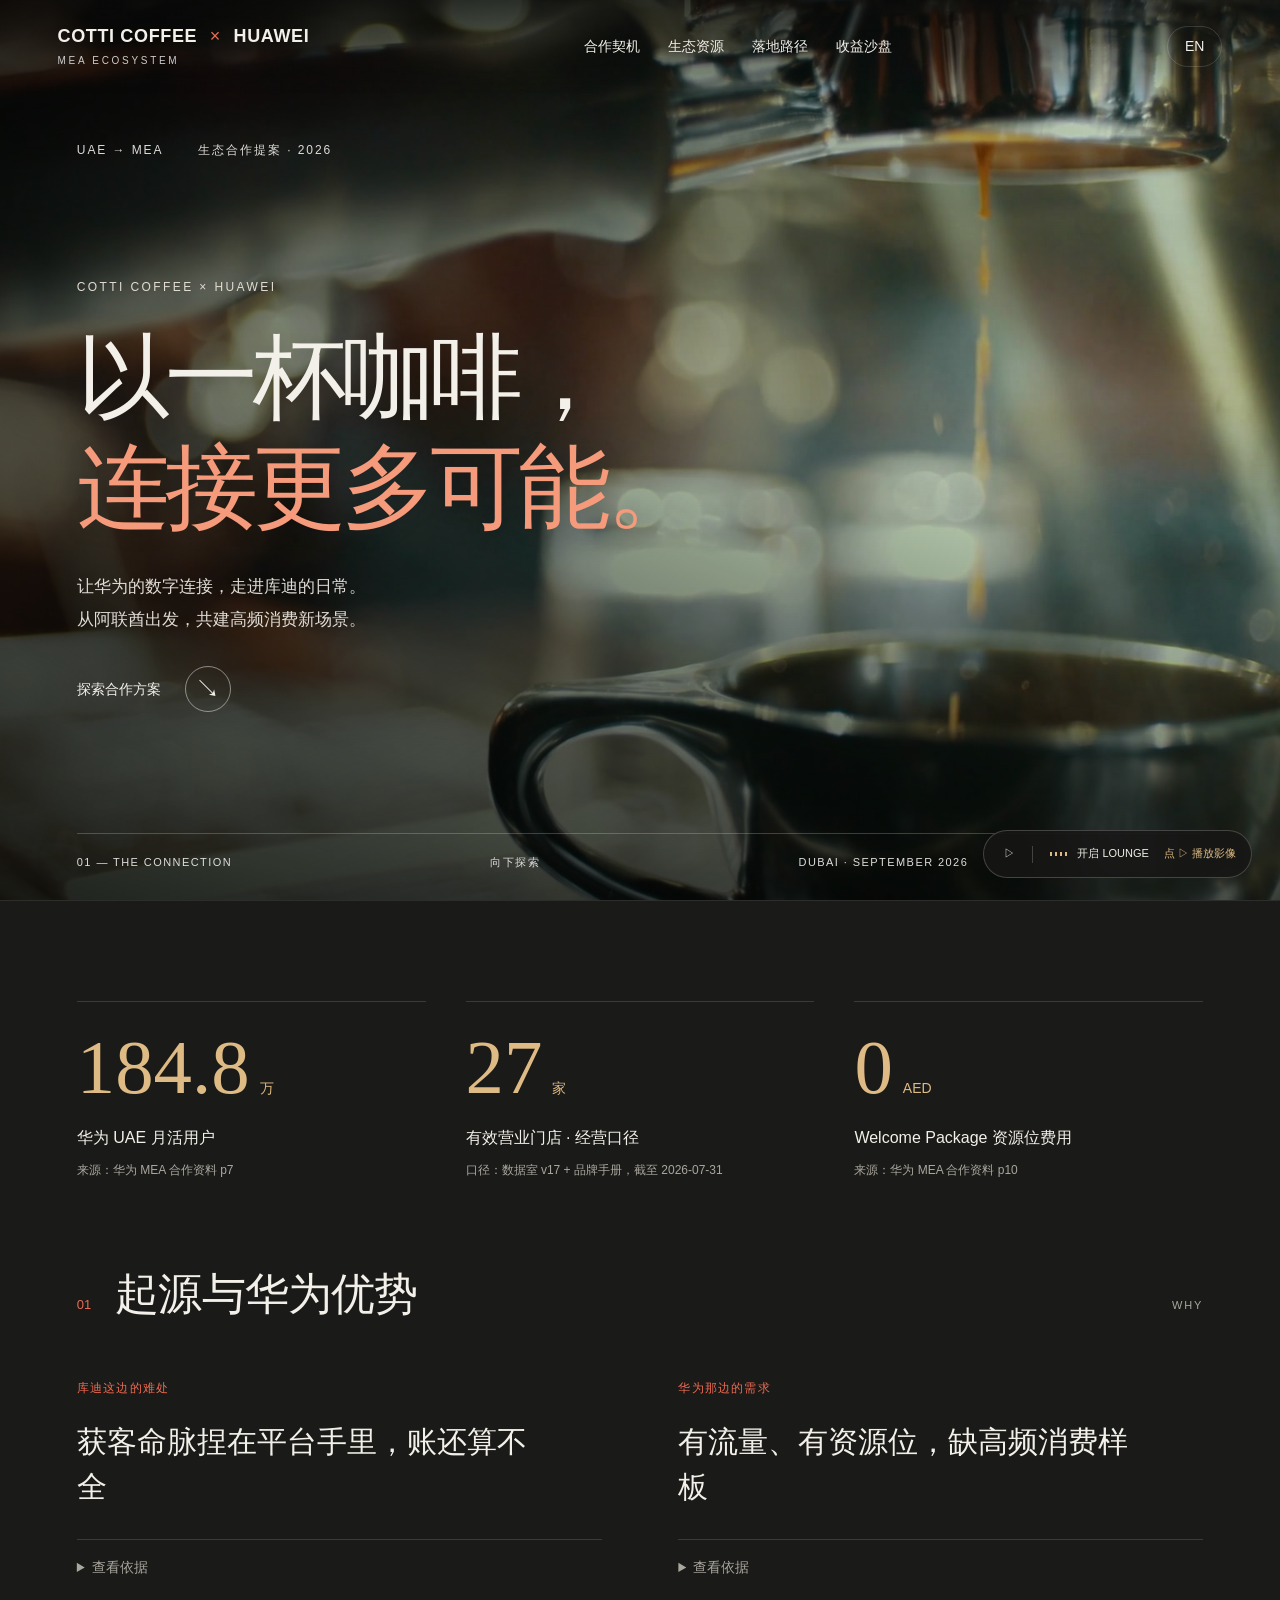
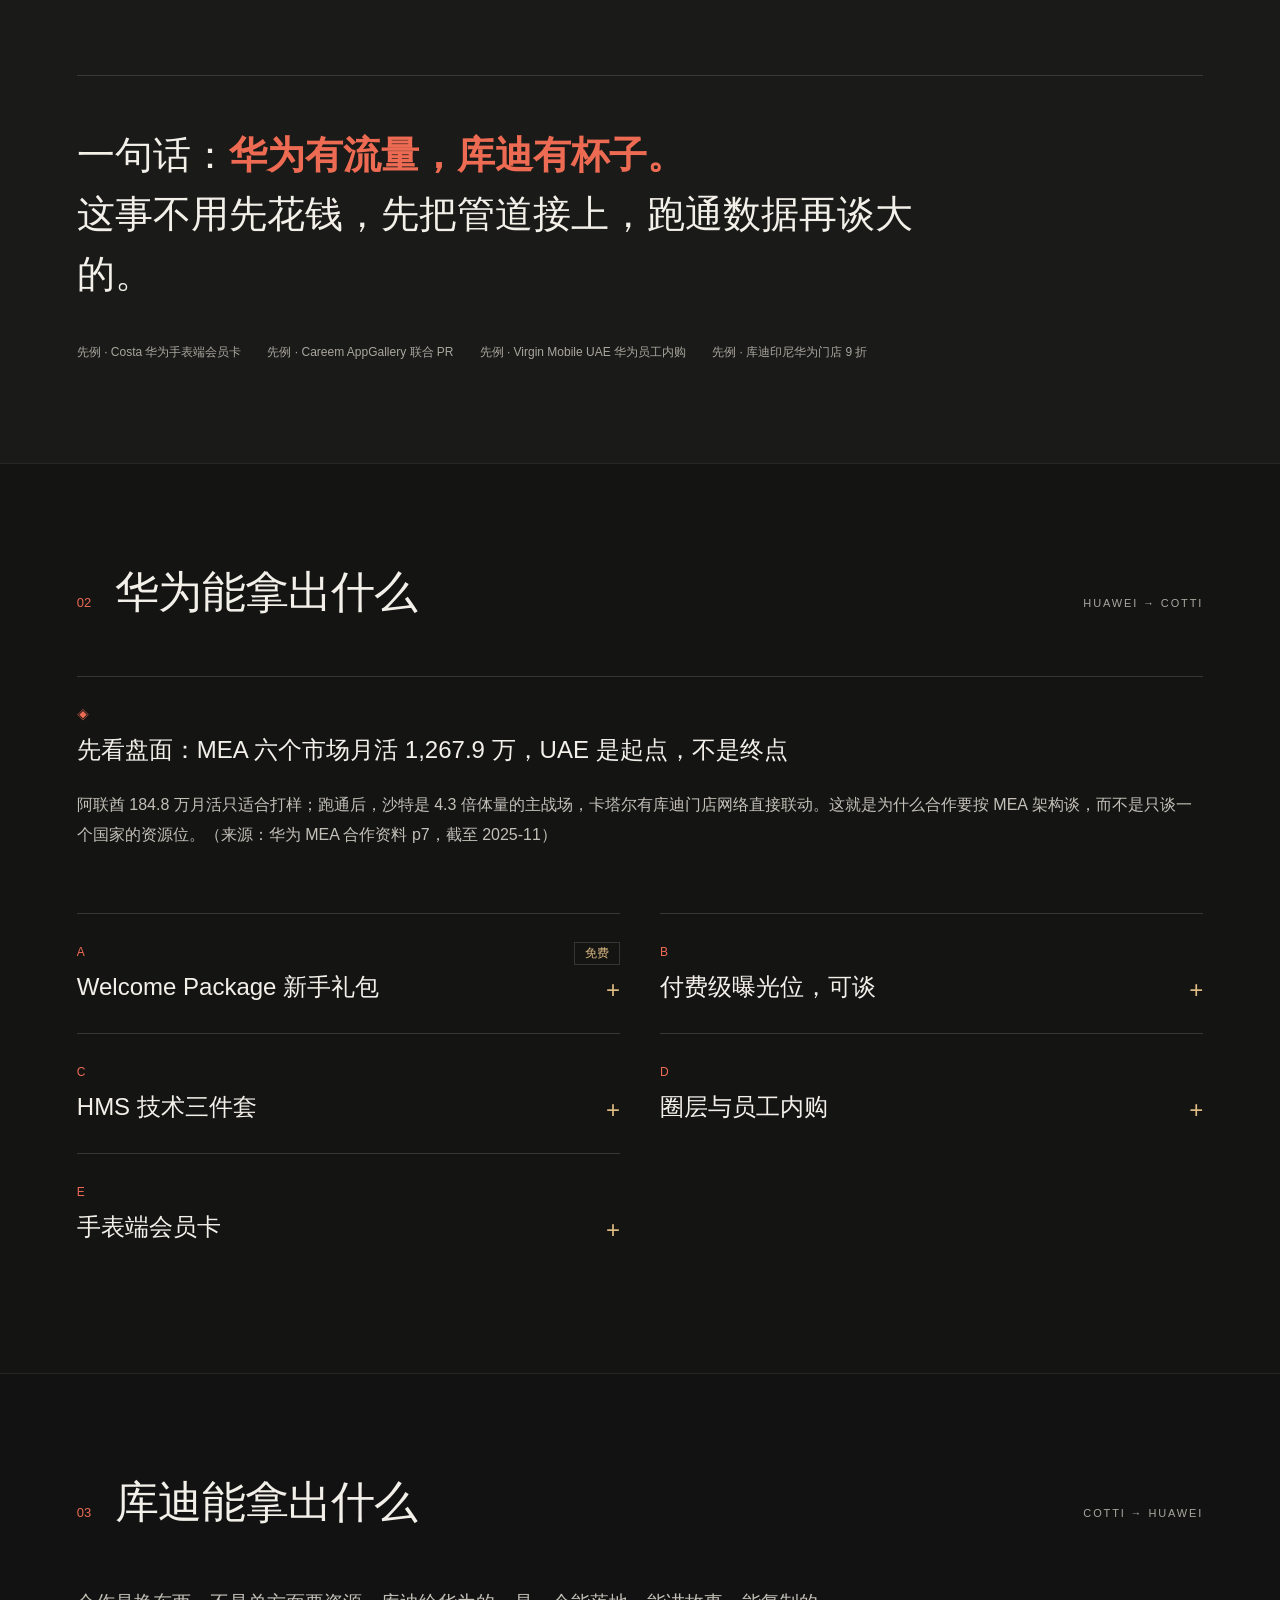
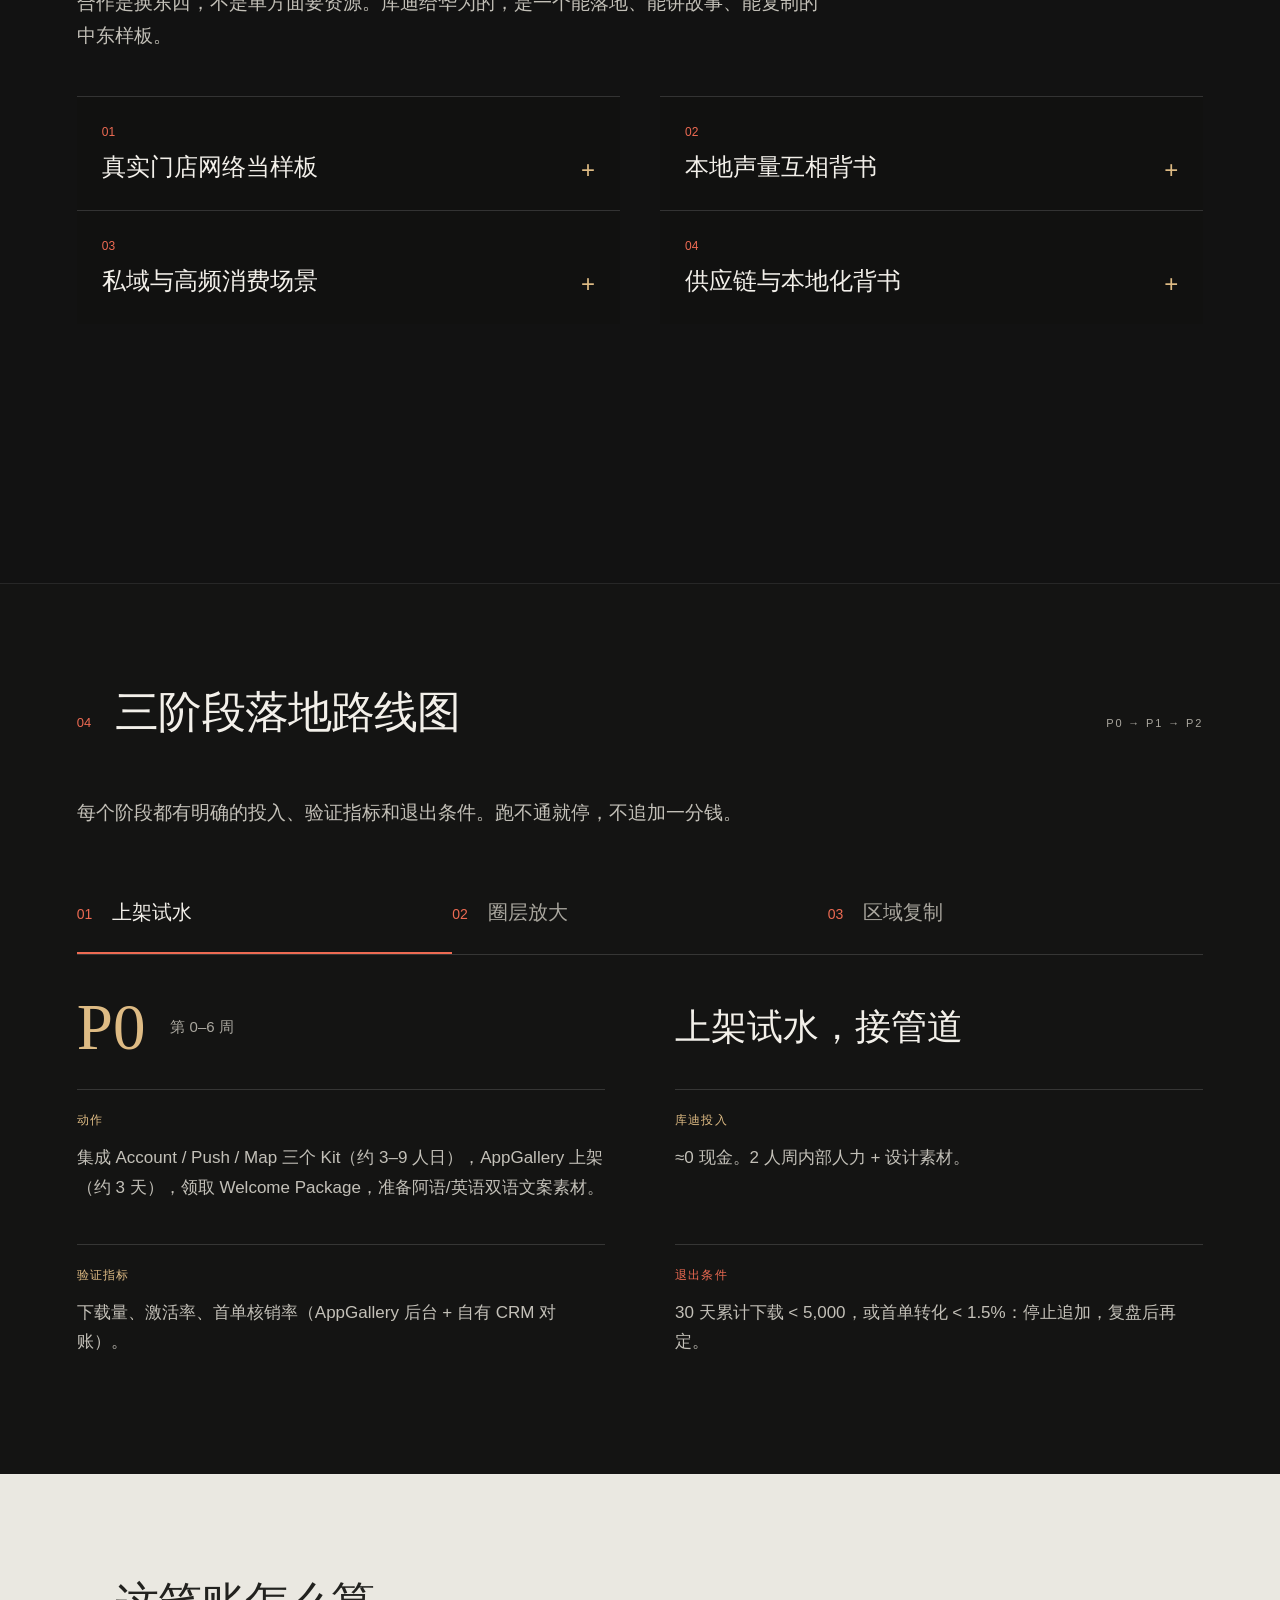
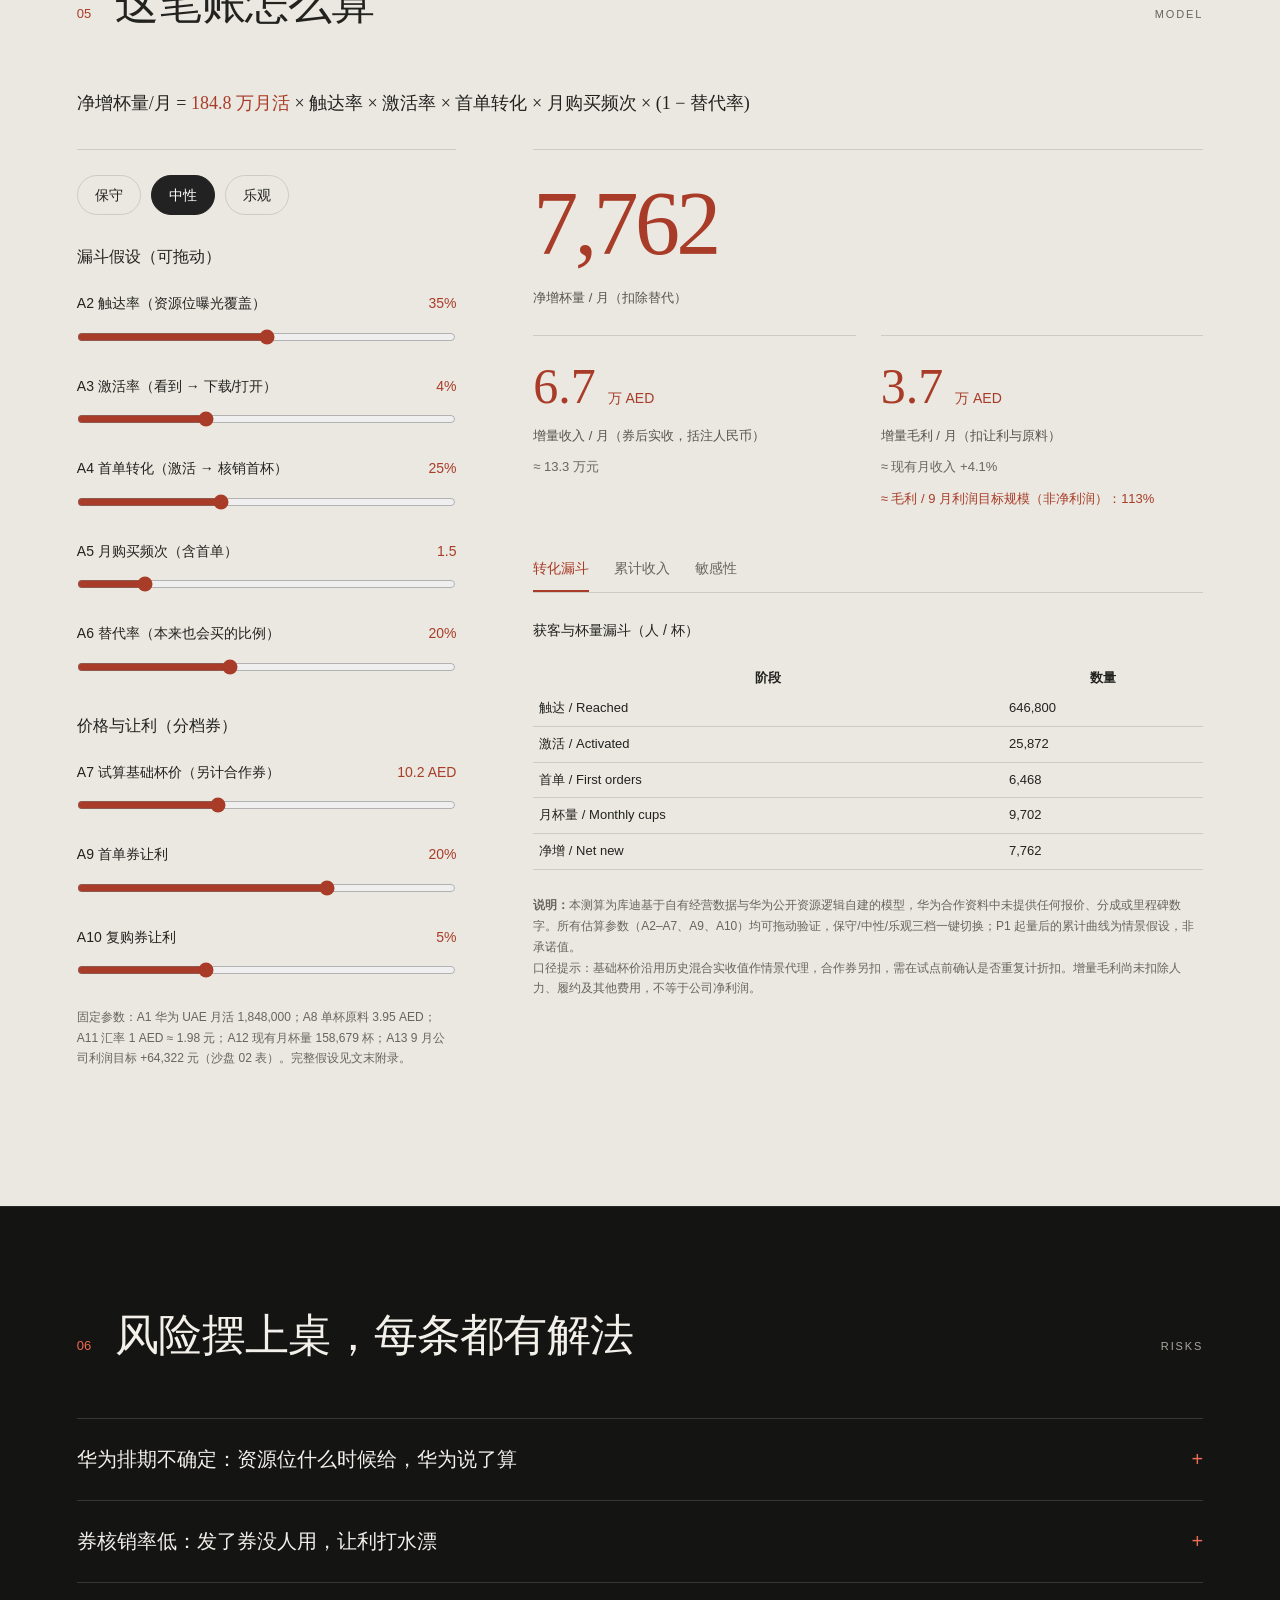
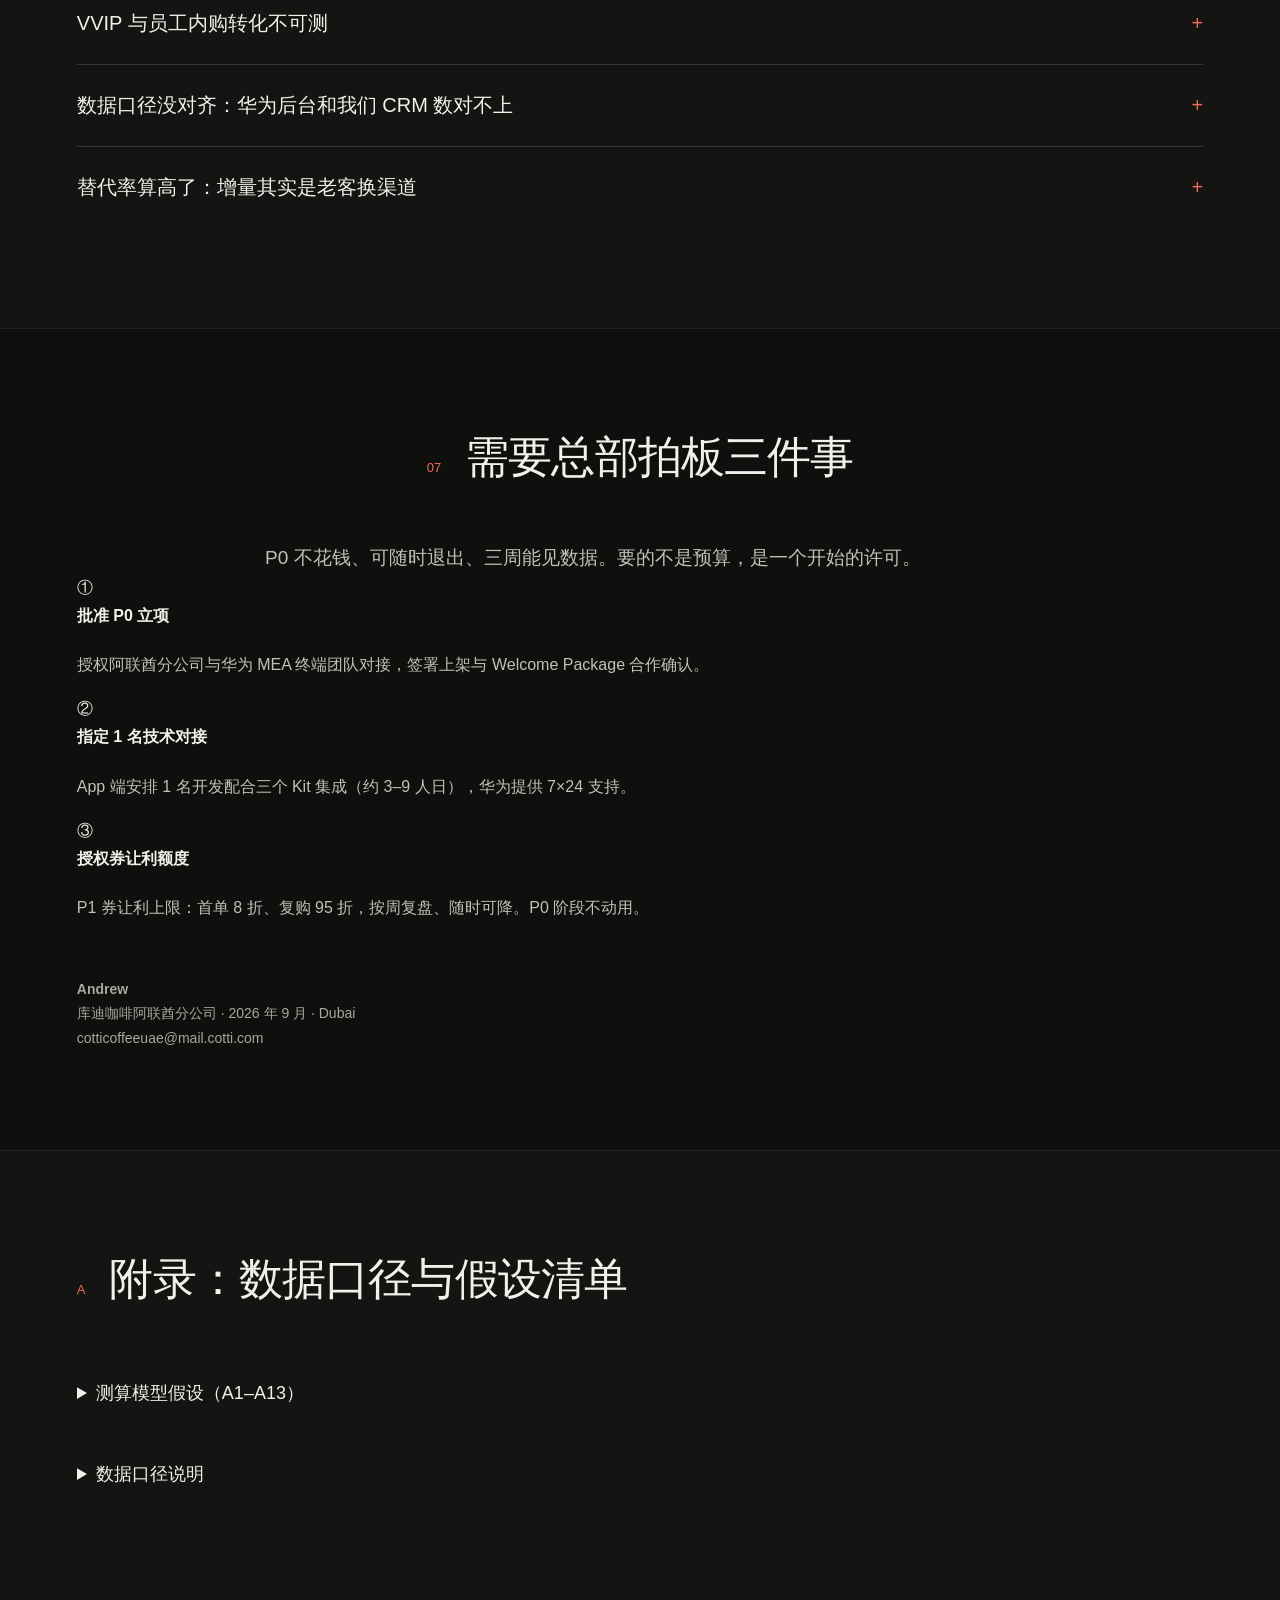
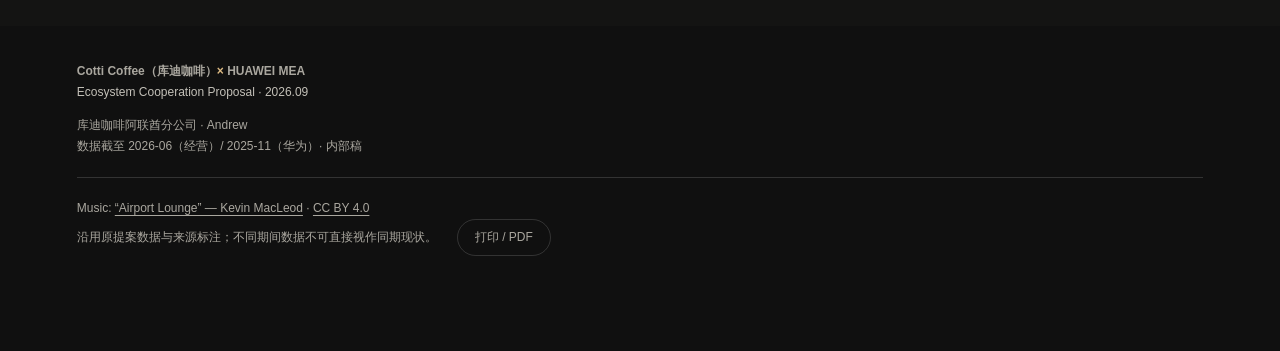
==== commit 577cf3cf: "Fix media asset paths for GitHub Pages" ====
--- a/index.html
+++ b/index.html
@@ -15,8 +15,8 @@
 
 <link href="experience.css" rel="stylesheet"/></head>
 <body>
-<video aria-hidden="true" autoplay="" id="bg-video" loop="" muted="" playsinline="" poster="assets/media/coffee-craft-poster.jpg" preload="auto" src="assets/media/coffee-craft.mp4" tabindex="-1"></video>
-<audio aria-hidden="true" id="bgm-audio" loop="" preload="none" src="assets/media/airport-lounge.mp3"></audio>
+<video aria-hidden="true" autoplay="" id="bg-video" loop="" muted="" playsinline="" poster="coffee-craft-poster.jpg" preload="auto" src="coffee-craft.mp4" tabindex="-1"></video>
+<audio aria-hidden="true" id="bgm-audio" loop="" preload="none" src="airport-lounge.mp3"></audio>
 <noscript><div style="position:fixed;left:0;right:0;bottom:0;background:#1F1B18;color:#F7F3EC;padding:12px 20px;font-size:13px;z-index:300;text-align:center">本页包含交互测算模型与背景音乐，需要启用 JavaScript 才能完整体验；文档内容仍可正常阅读。</div></noscript>
 <div aria-hidden="true" id="scroll-progress"></div>
 <button aria-label="返回顶部" id="back-top" title="返回顶部">↑</button>
@@ -346,5 +346,5 @@
 </div>
 <div class="credits">Music: <a href="https://incompetech.com/music/royalty-free/index.html?isrc=USUAN1100806" rel="noopener" target="_blank">“Airport Lounge” — Kevin MacLeod</a> · <a href="https://creativecommons.org/licenses/by/4.0/" rel="noopener" target="_blank">CC BY 4.0</a><br/><span data-en="Figures and source notes retained from the supplied proposal; reporting periods differ." data-zh="沿用原提案数据与来源标注；不同期间数据不可直接视作同期现状。">沿用原提案数据与来源标注；不同期间数据不可直接视作同期现状。</span><button class="btn print-btn" data-en="Print / PDF" data-zh="打印 / PDF" onclick="window.print()">打印 / PDF</button></div></footer>
 <!-- CDN -->
-<script defer="" src="assets/echarts.min.js"></script><script defer="" src="model.js"></script><script defer="" src="experience.js"></script></body>
+<script defer="" src="assets/"></script><script defer="" src="model.js"></script><script defer="" src="experience.js"></script></body>
 </html>
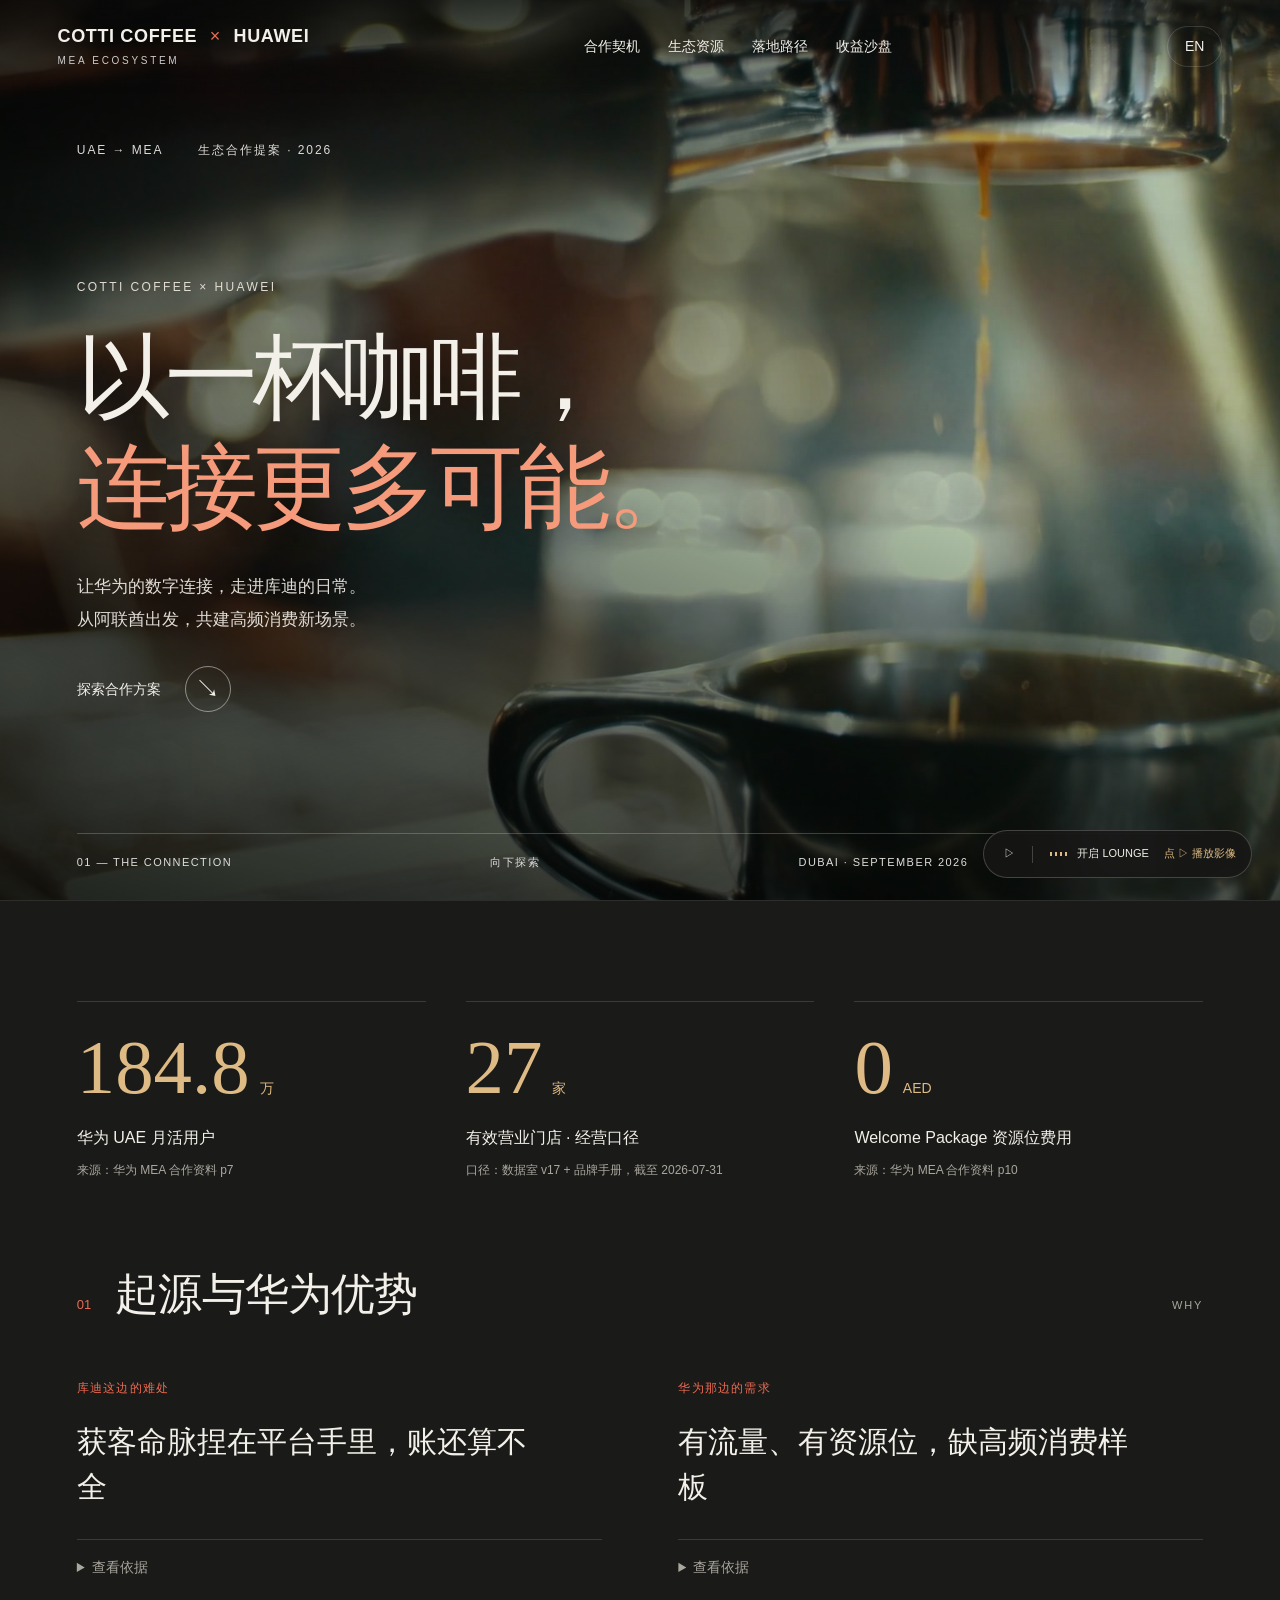
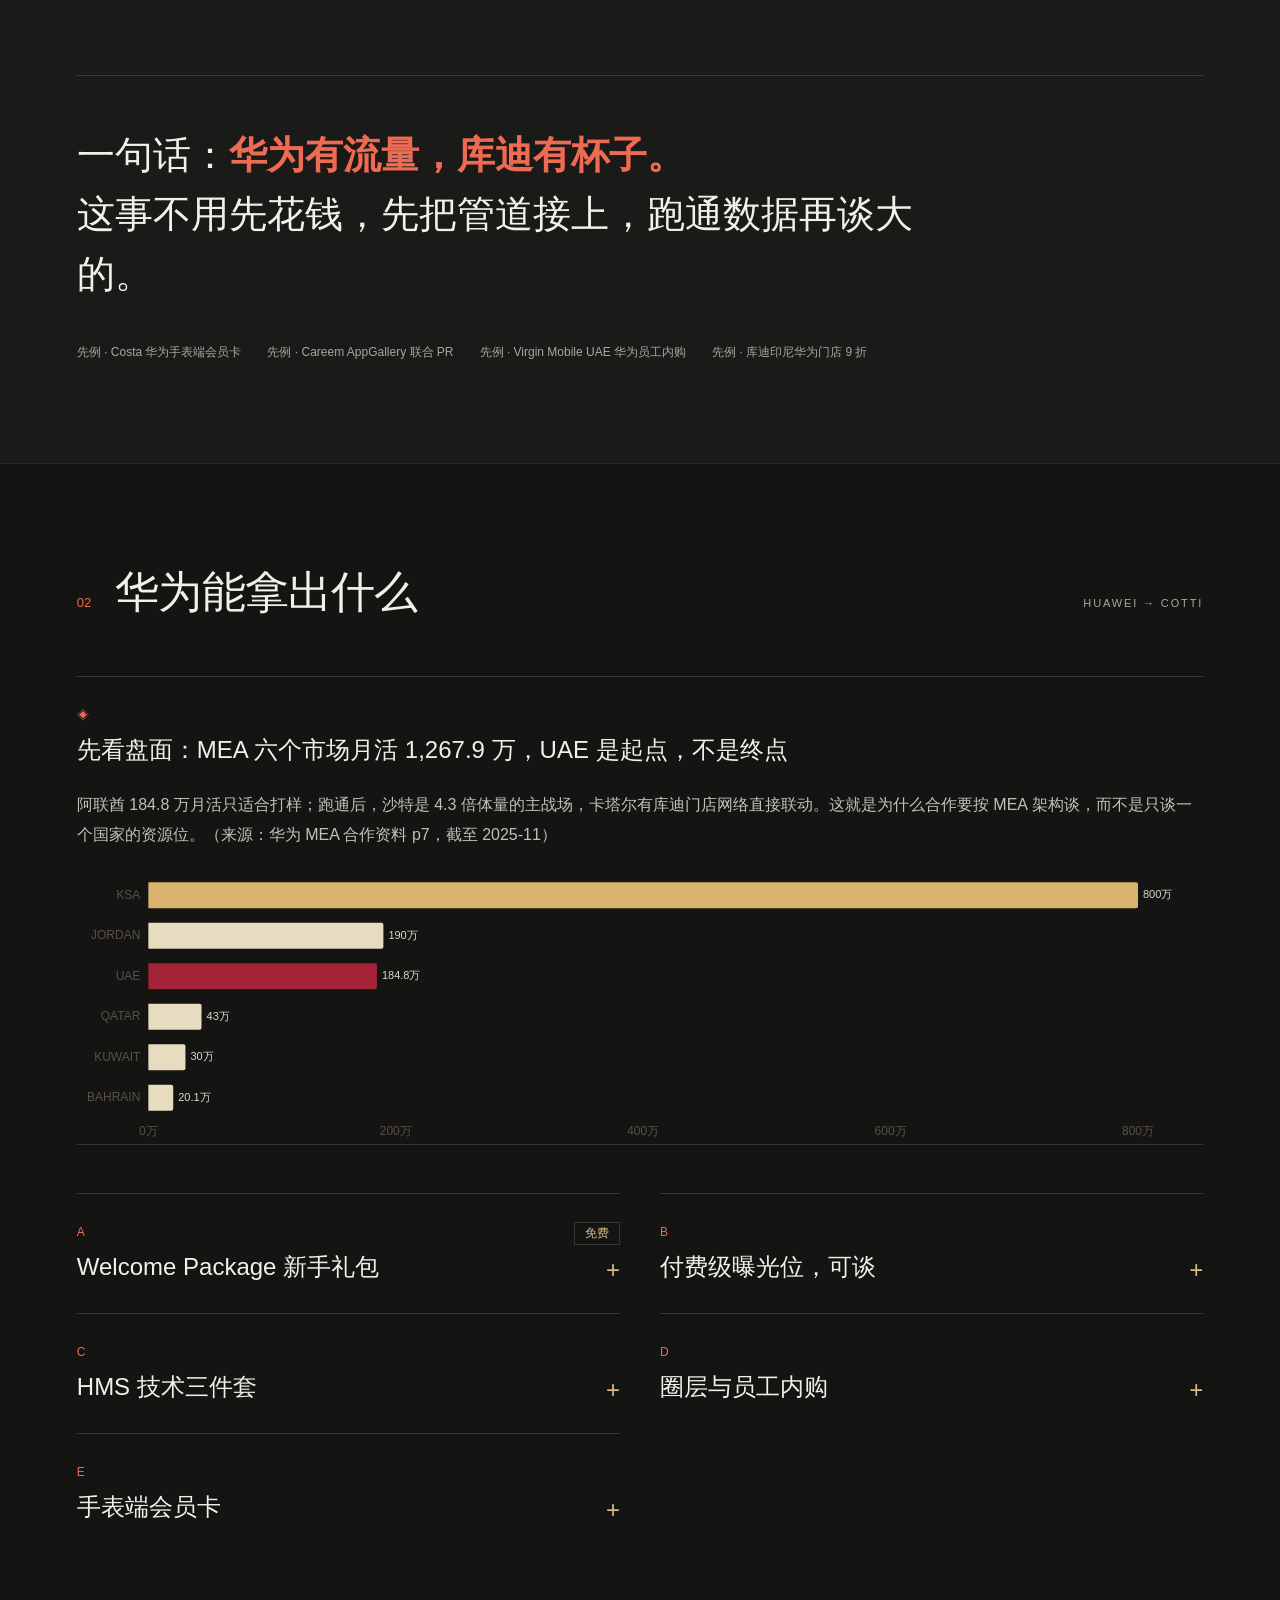
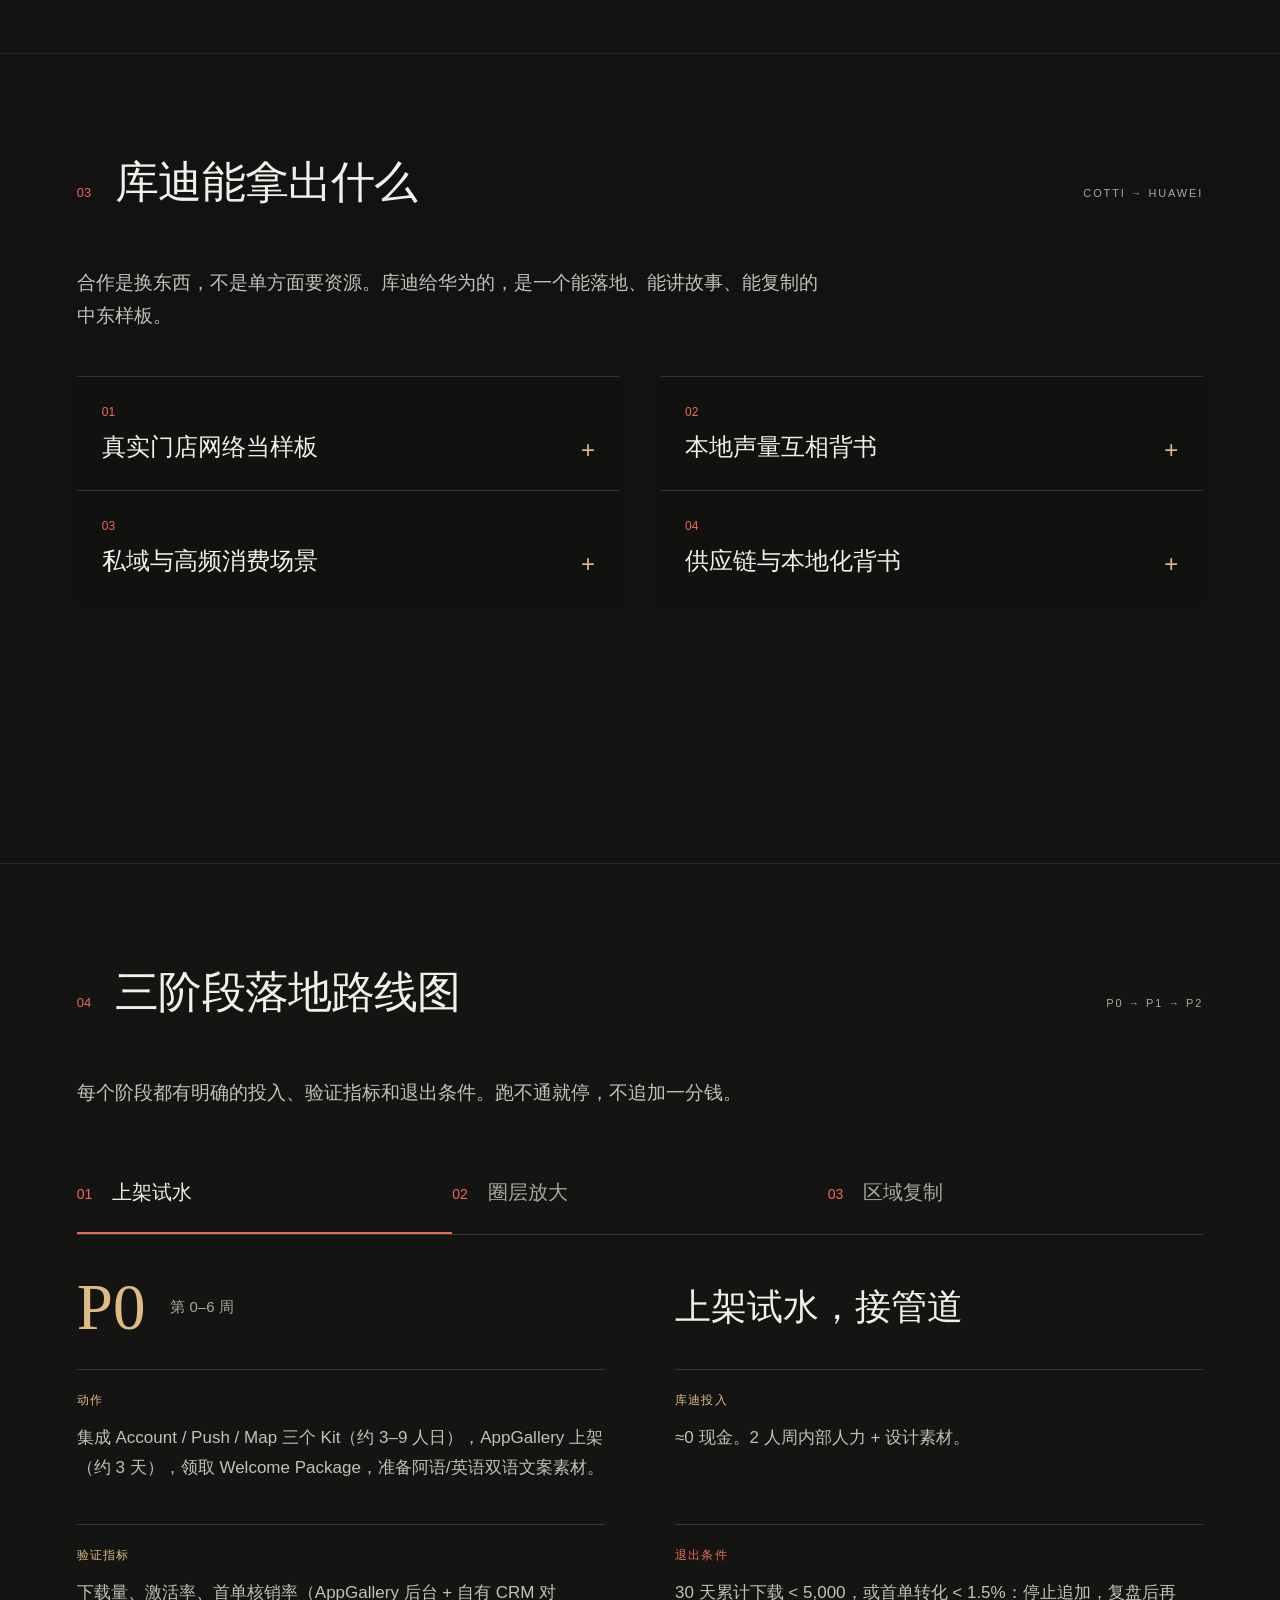
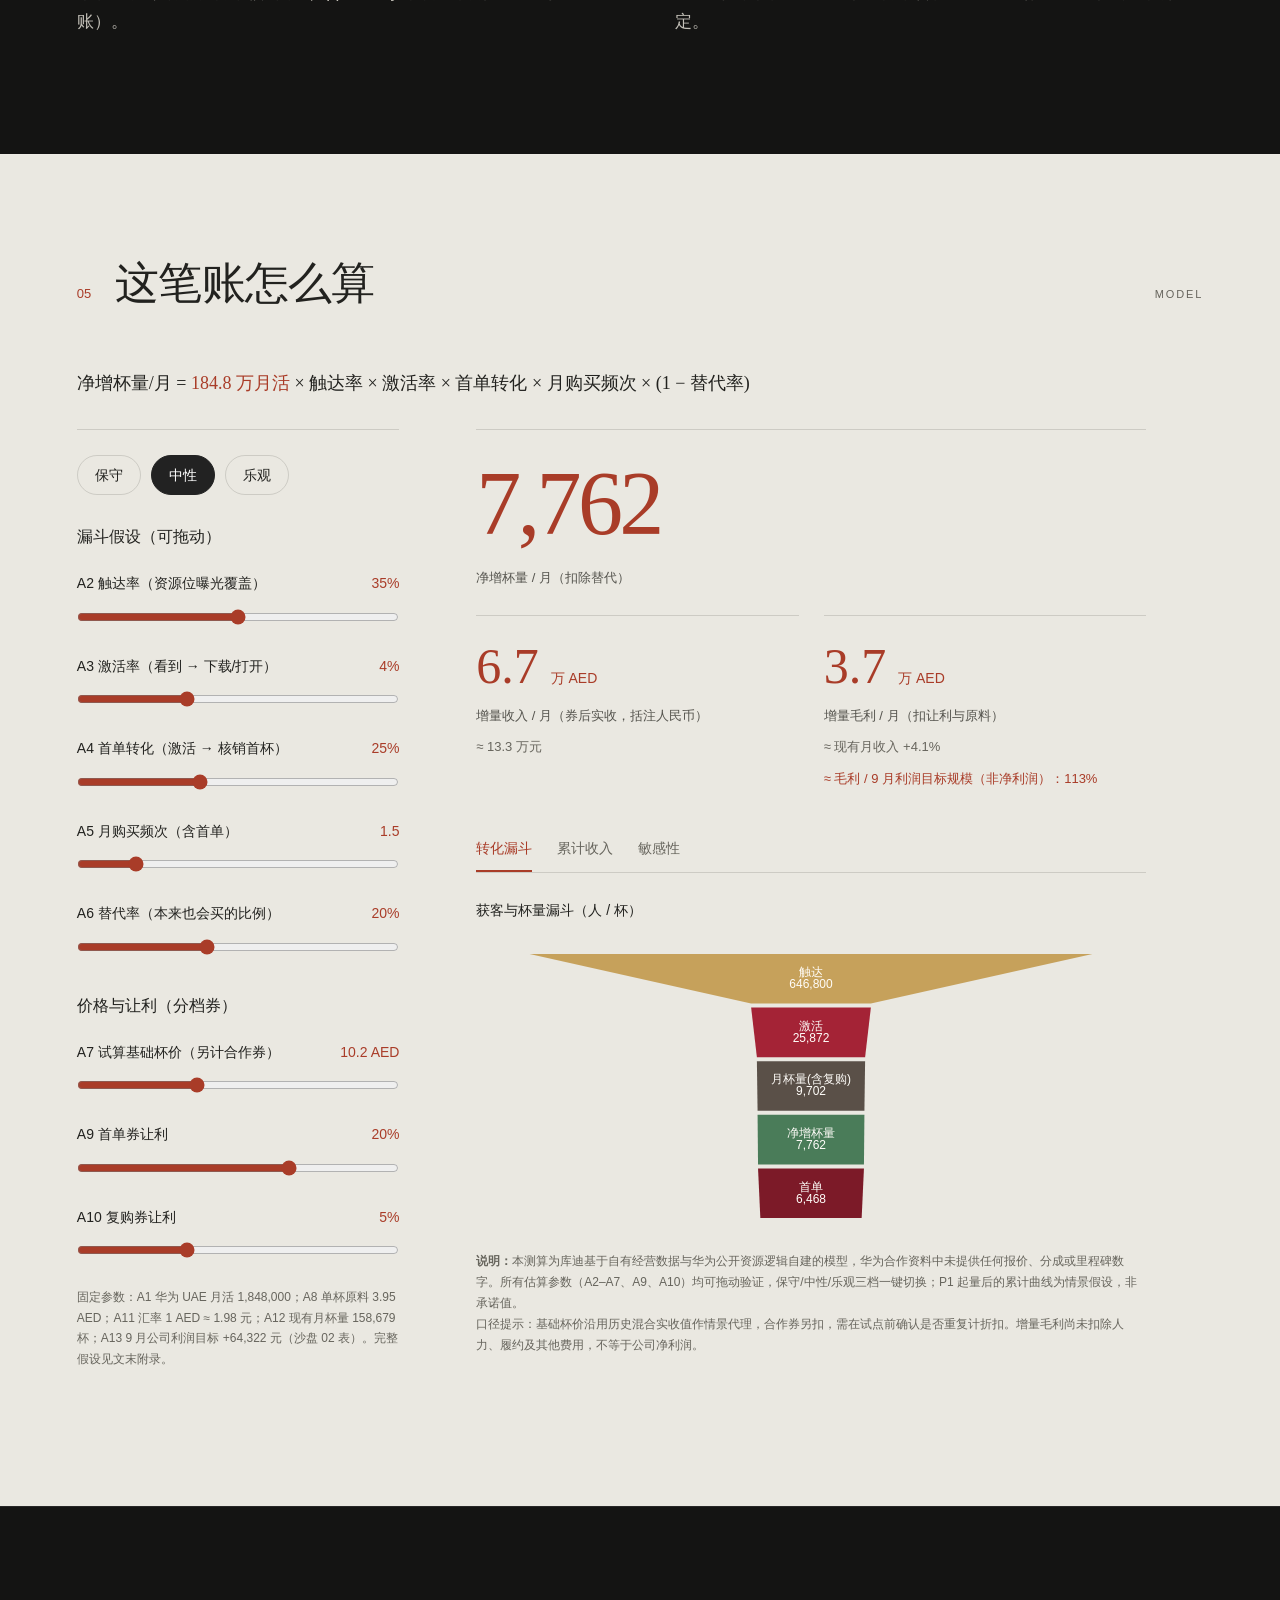
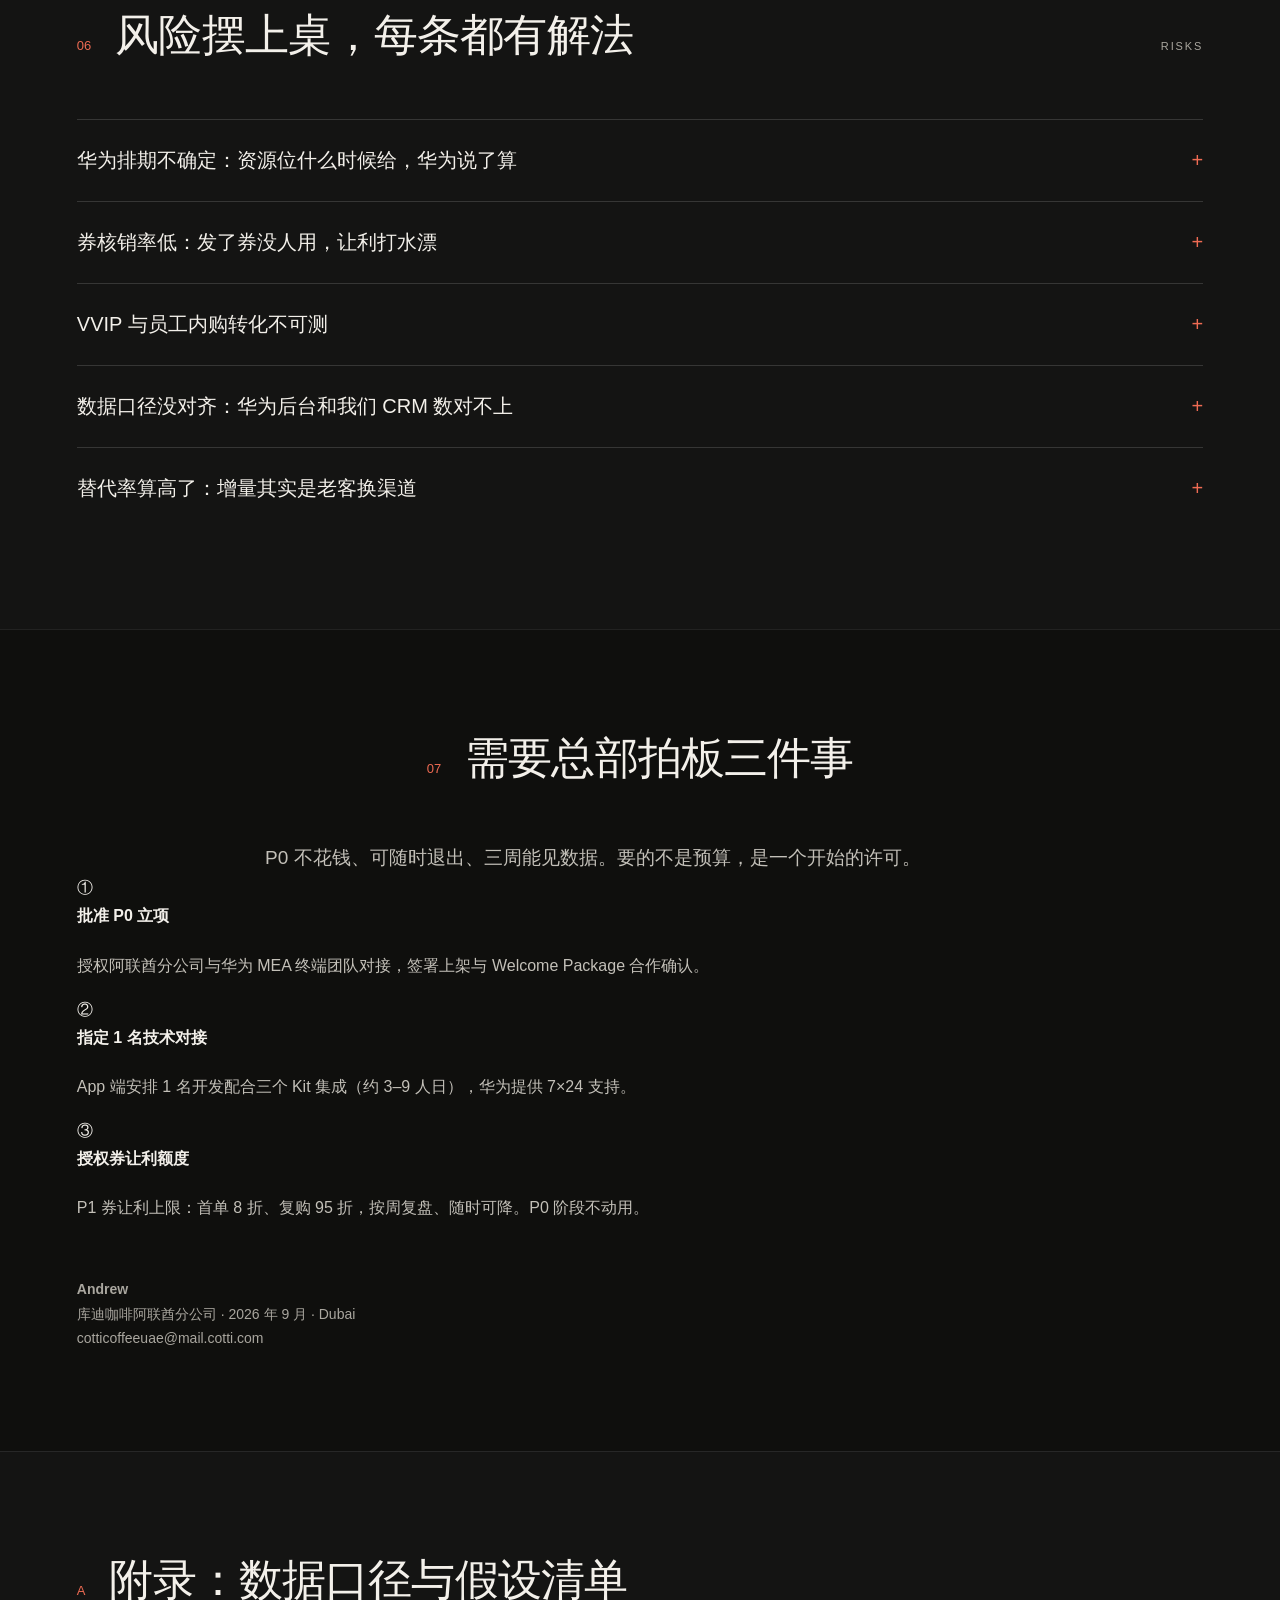
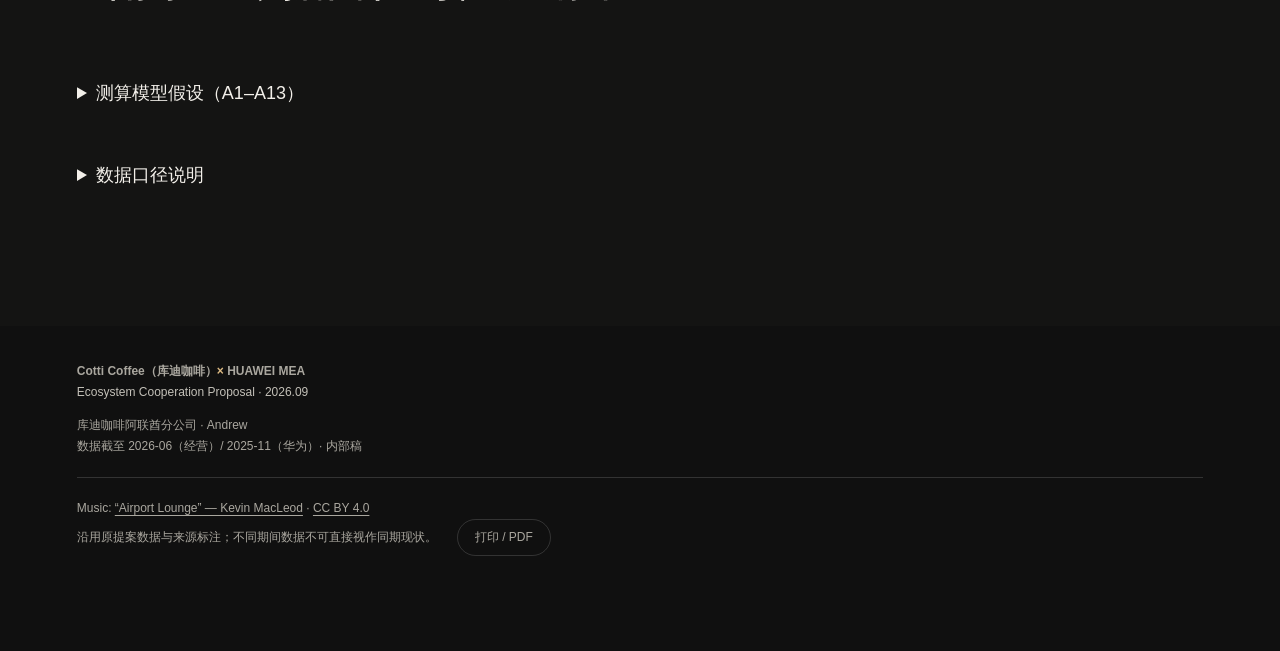
==== commit a0f8ebb9: "Restore ECharts script path" ====
--- a/index.html
+++ b/index.html
@@ -346,5 +346,5 @@
 </div>
 <div class="credits">Music: <a href="https://incompetech.com/music/royalty-free/index.html?isrc=USUAN1100806" rel="noopener" target="_blank">“Airport Lounge” — Kevin MacLeod</a> · <a href="https://creativecommons.org/licenses/by/4.0/" rel="noopener" target="_blank">CC BY 4.0</a><br/><span data-en="Figures and source notes retained from the supplied proposal; reporting periods differ." data-zh="沿用原提案数据与来源标注；不同期间数据不可直接视作同期现状。">沿用原提案数据与来源标注；不同期间数据不可直接视作同期现状。</span><button class="btn print-btn" data-en="Print / PDF" data-zh="打印 / PDF" onclick="window.print()">打印 / PDF</button></div></footer>
 <!-- CDN -->
-<script defer="" src="assets/"></script><script defer="" src="model.js"></script><script defer="" src="experience.js"></script></body>
+<script defer="" src="echarts.min.js"></script><script defer="" src="model.js"></script><script defer="" src="experience.js"></script></body>
 </html>
